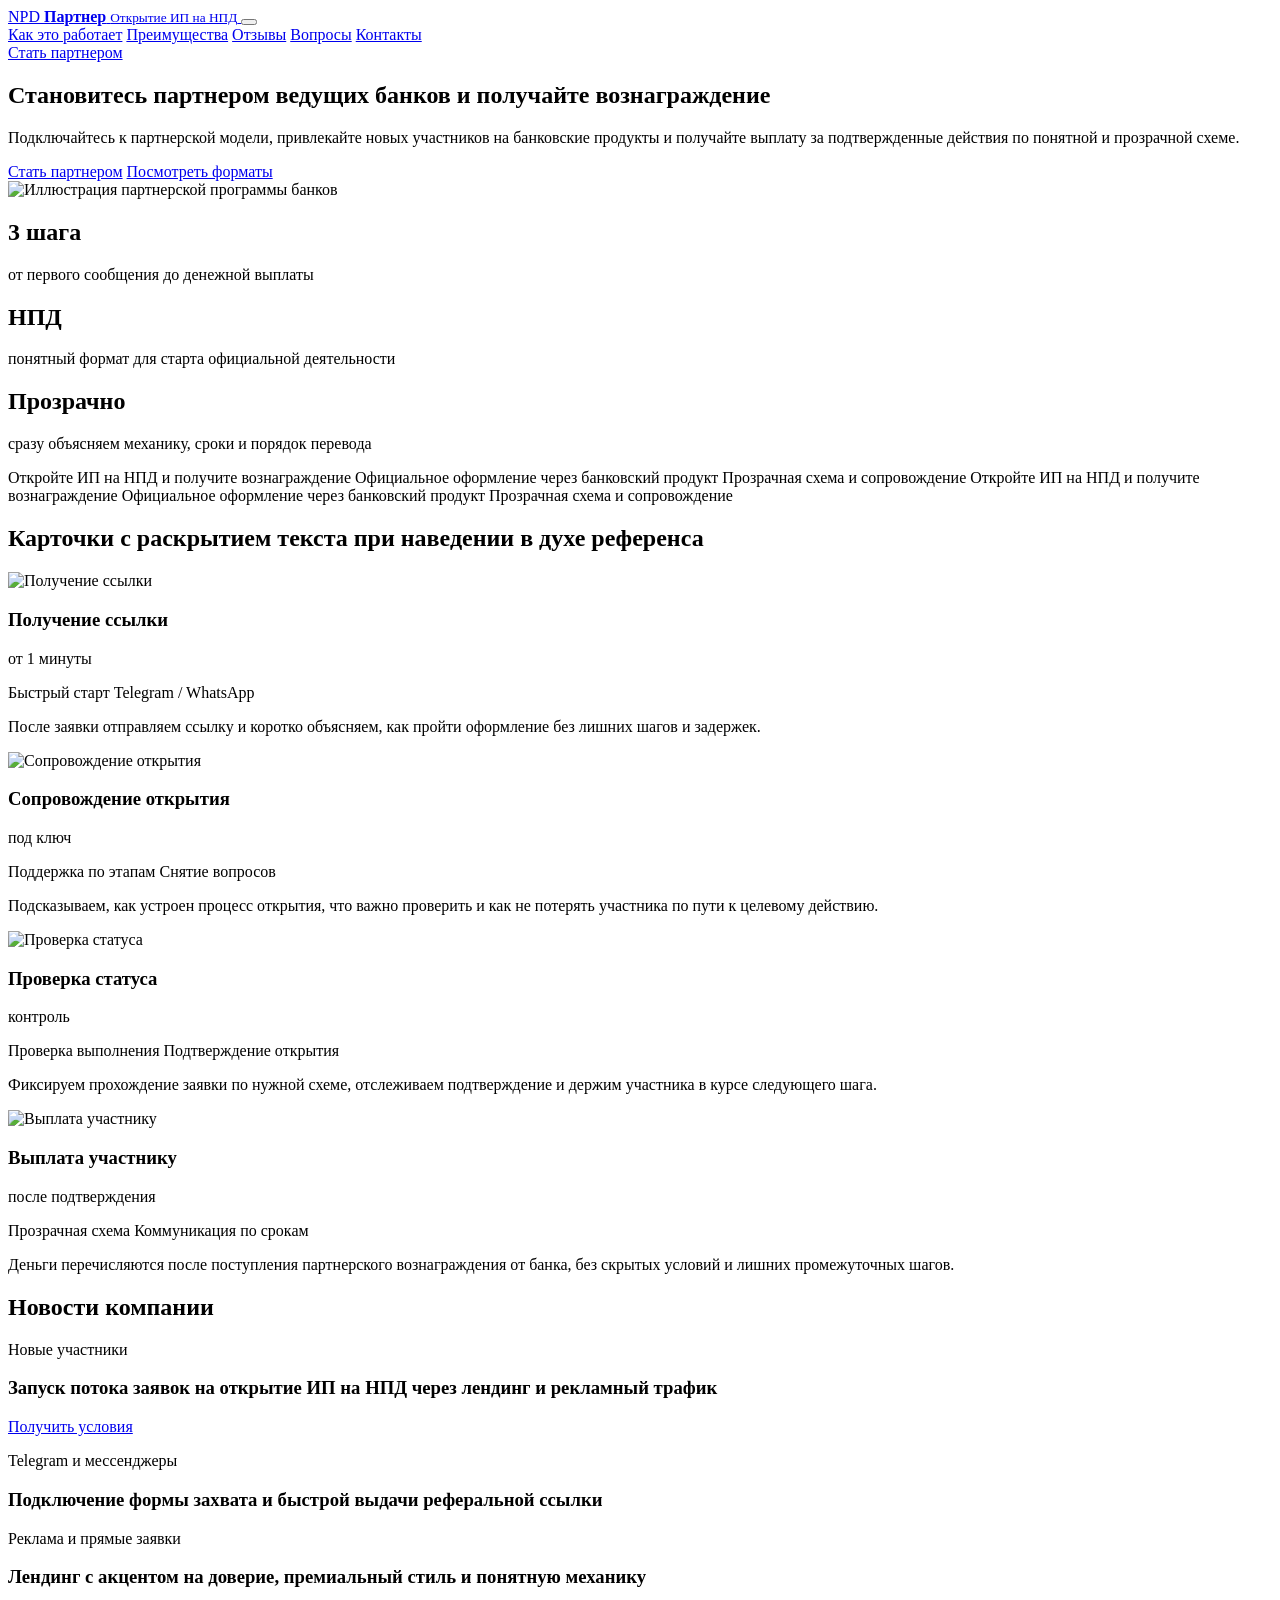
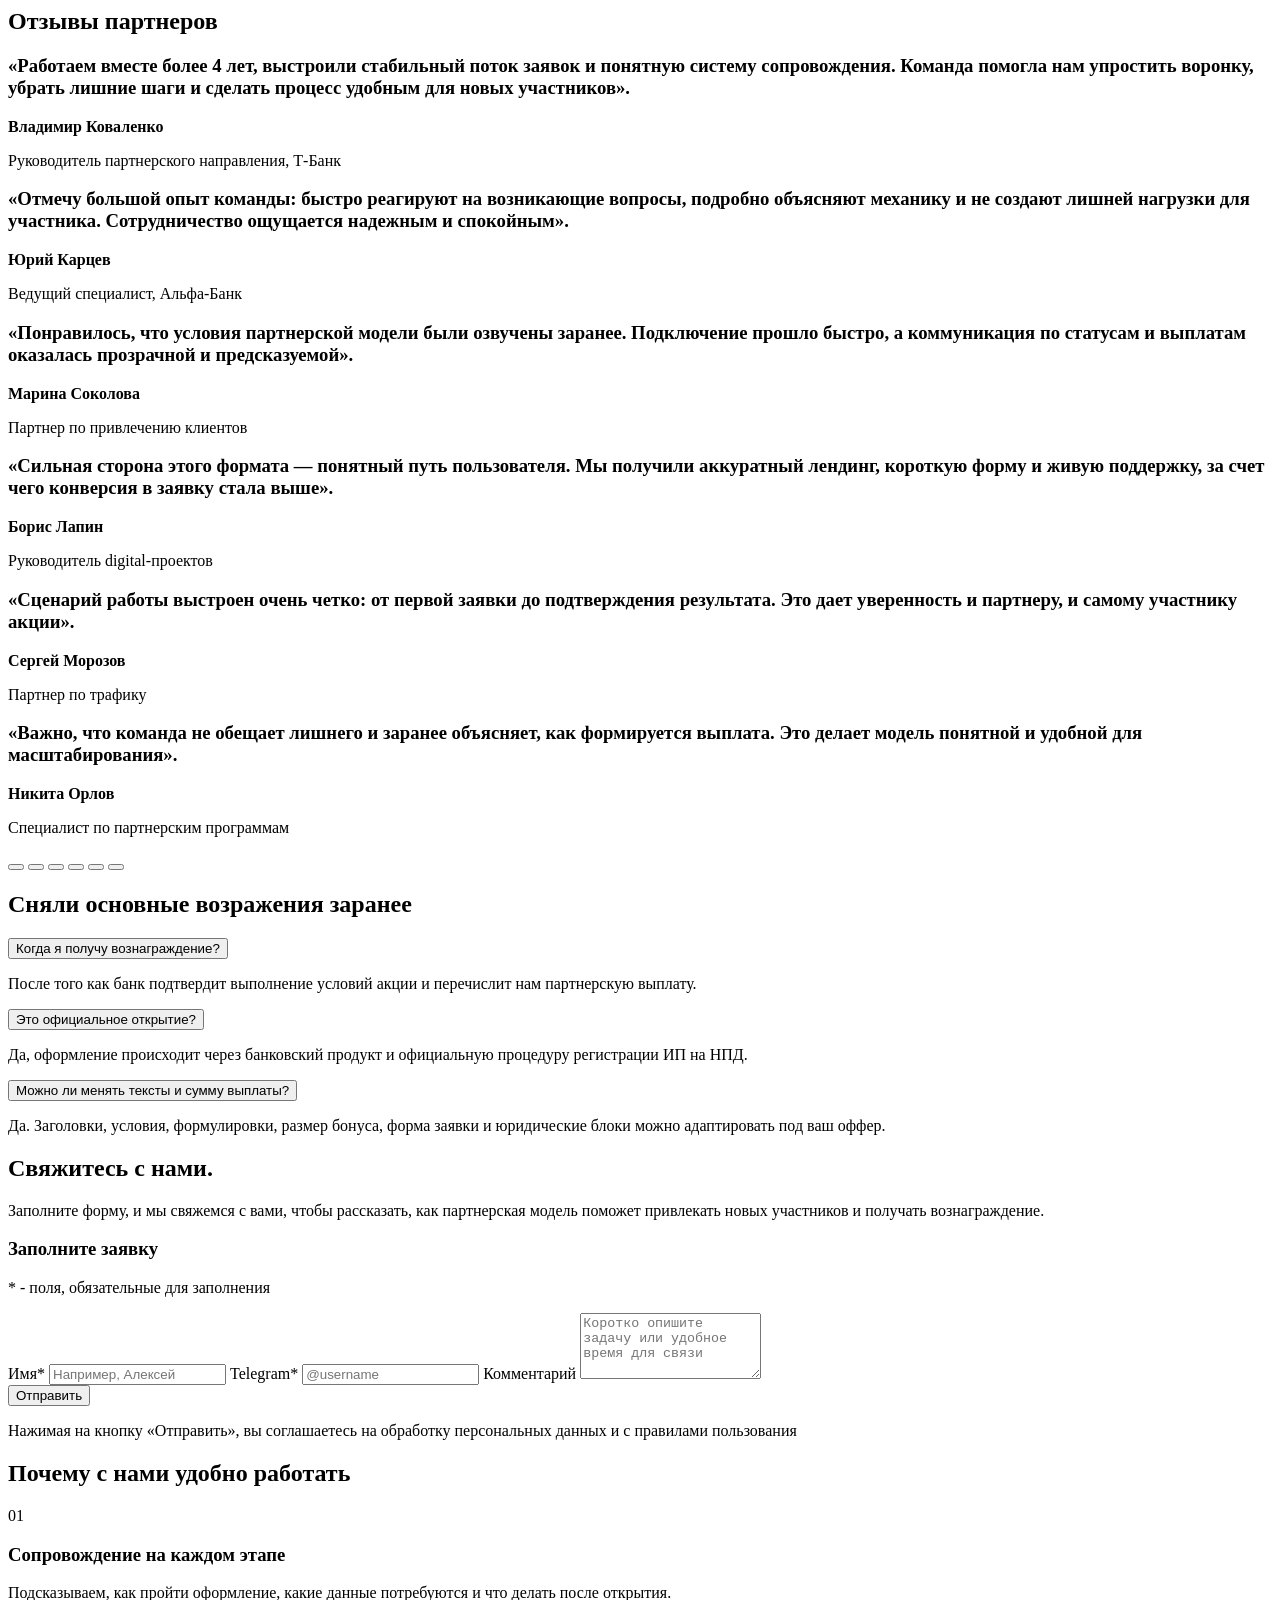
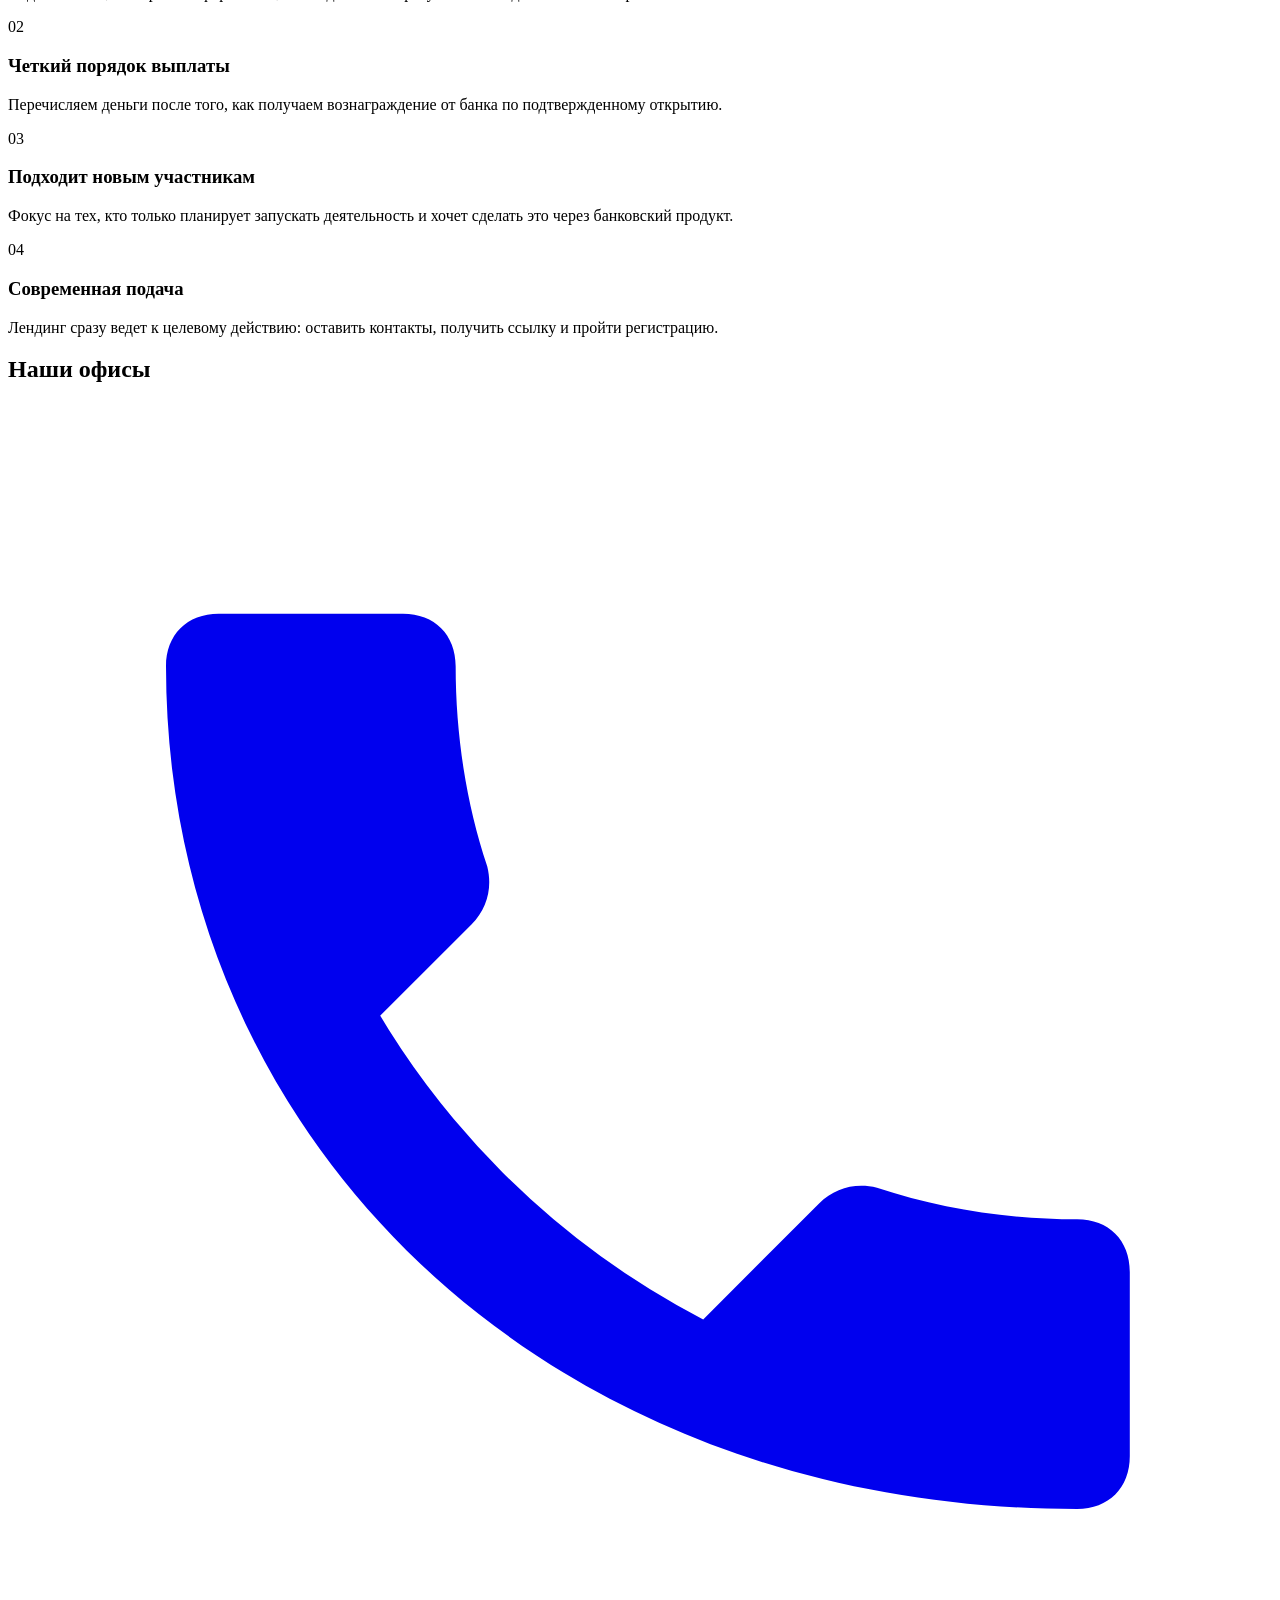
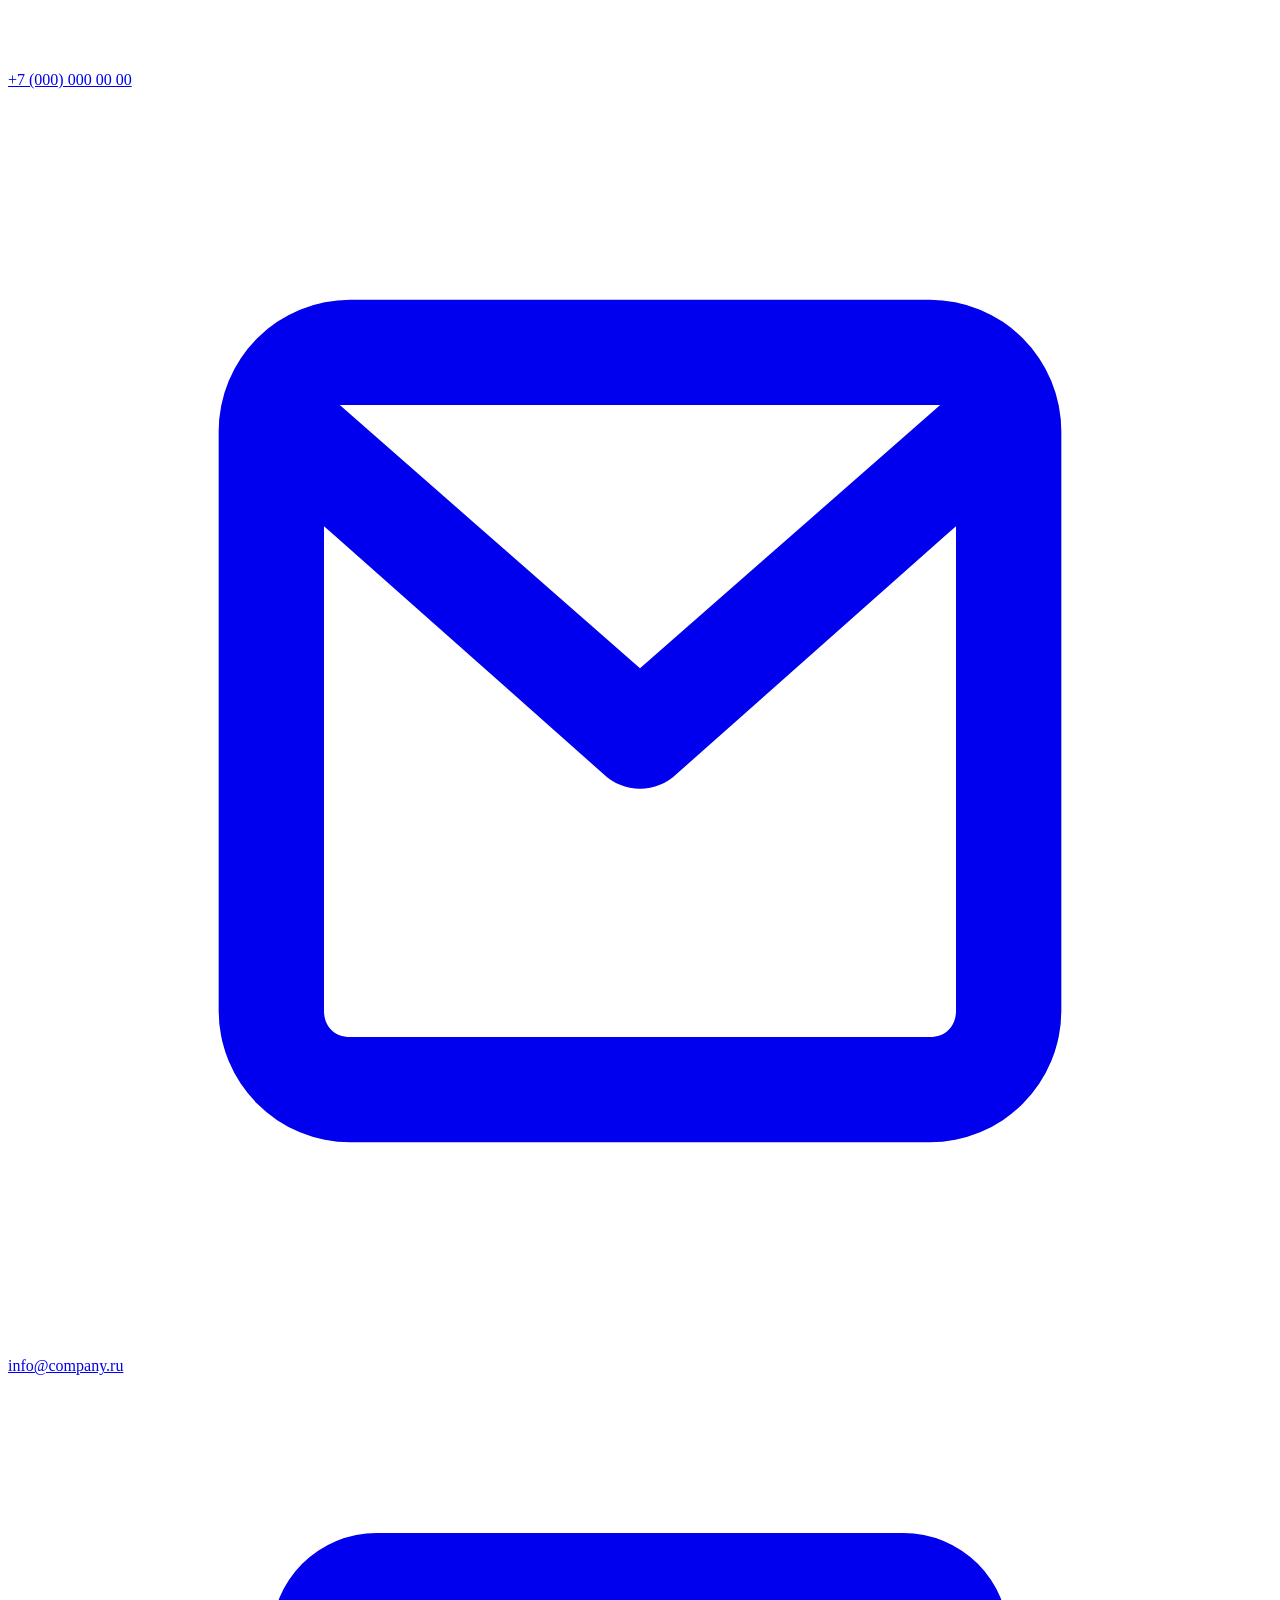
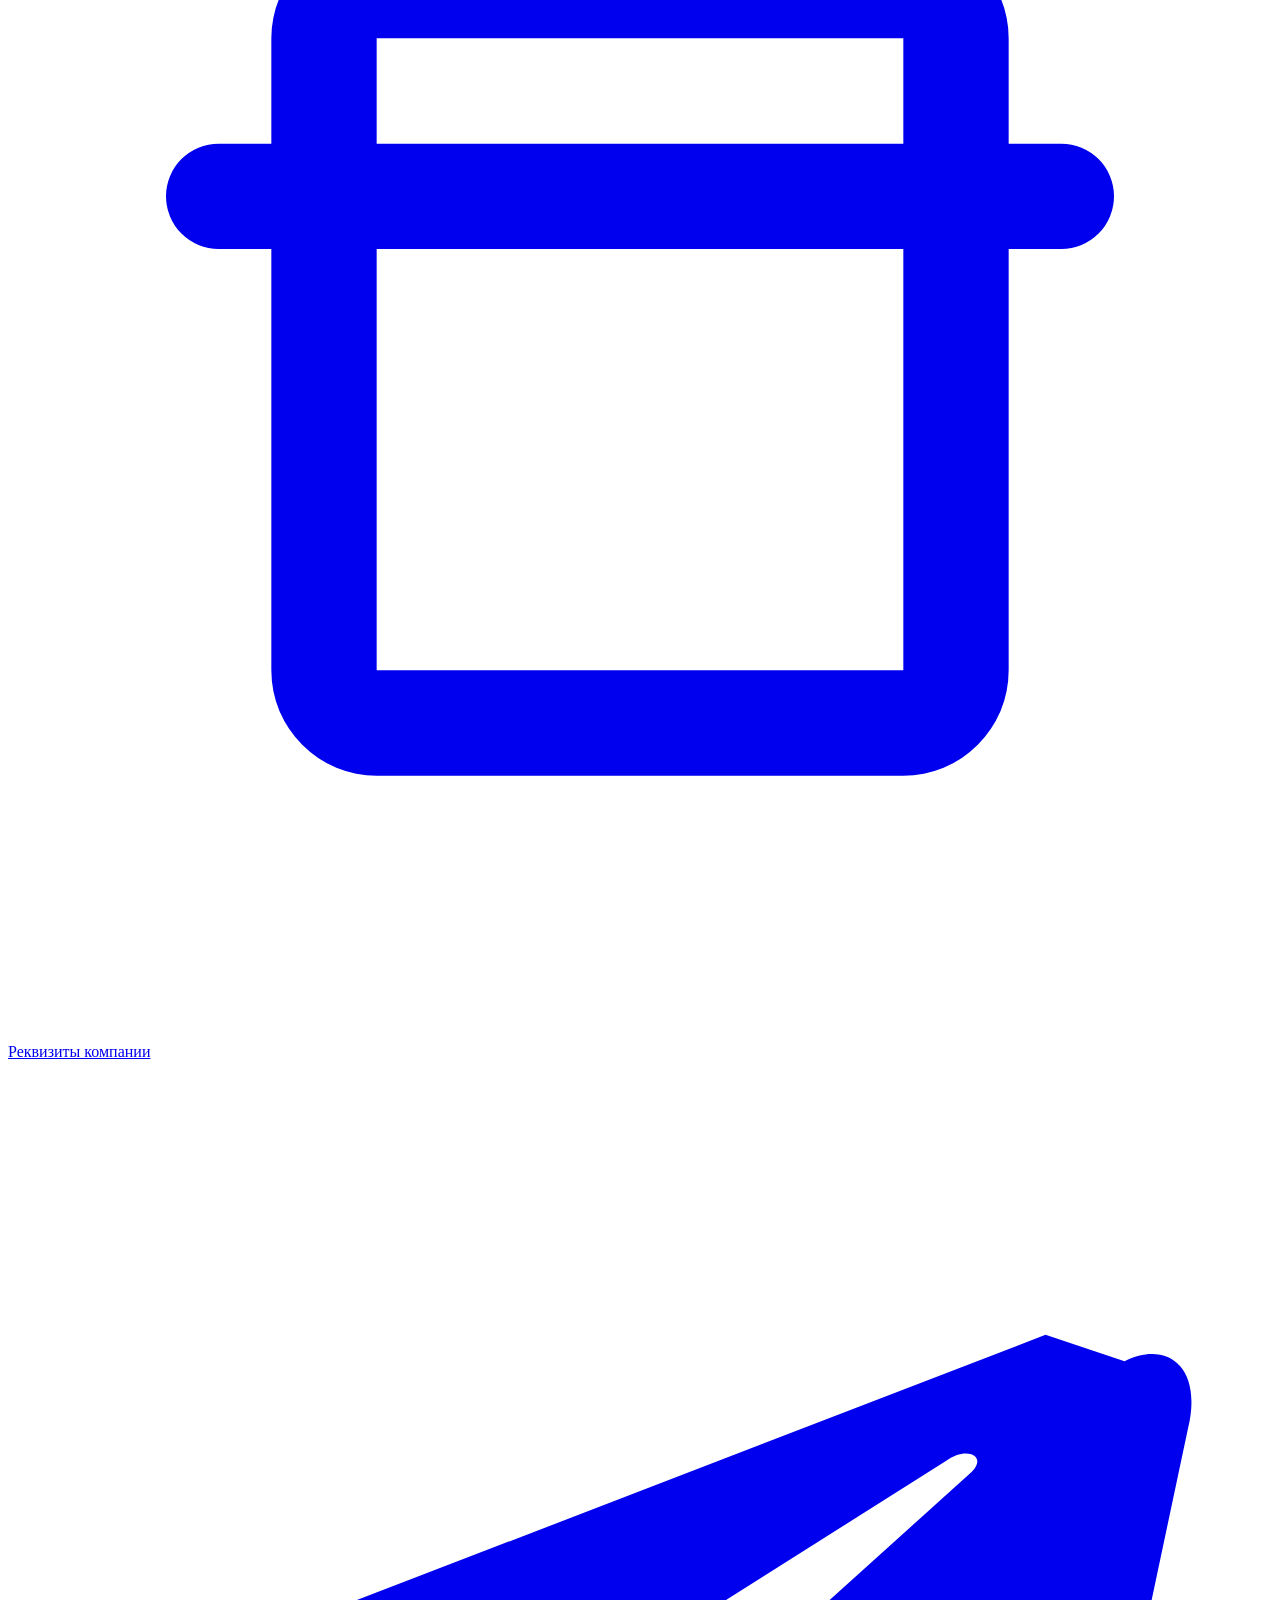
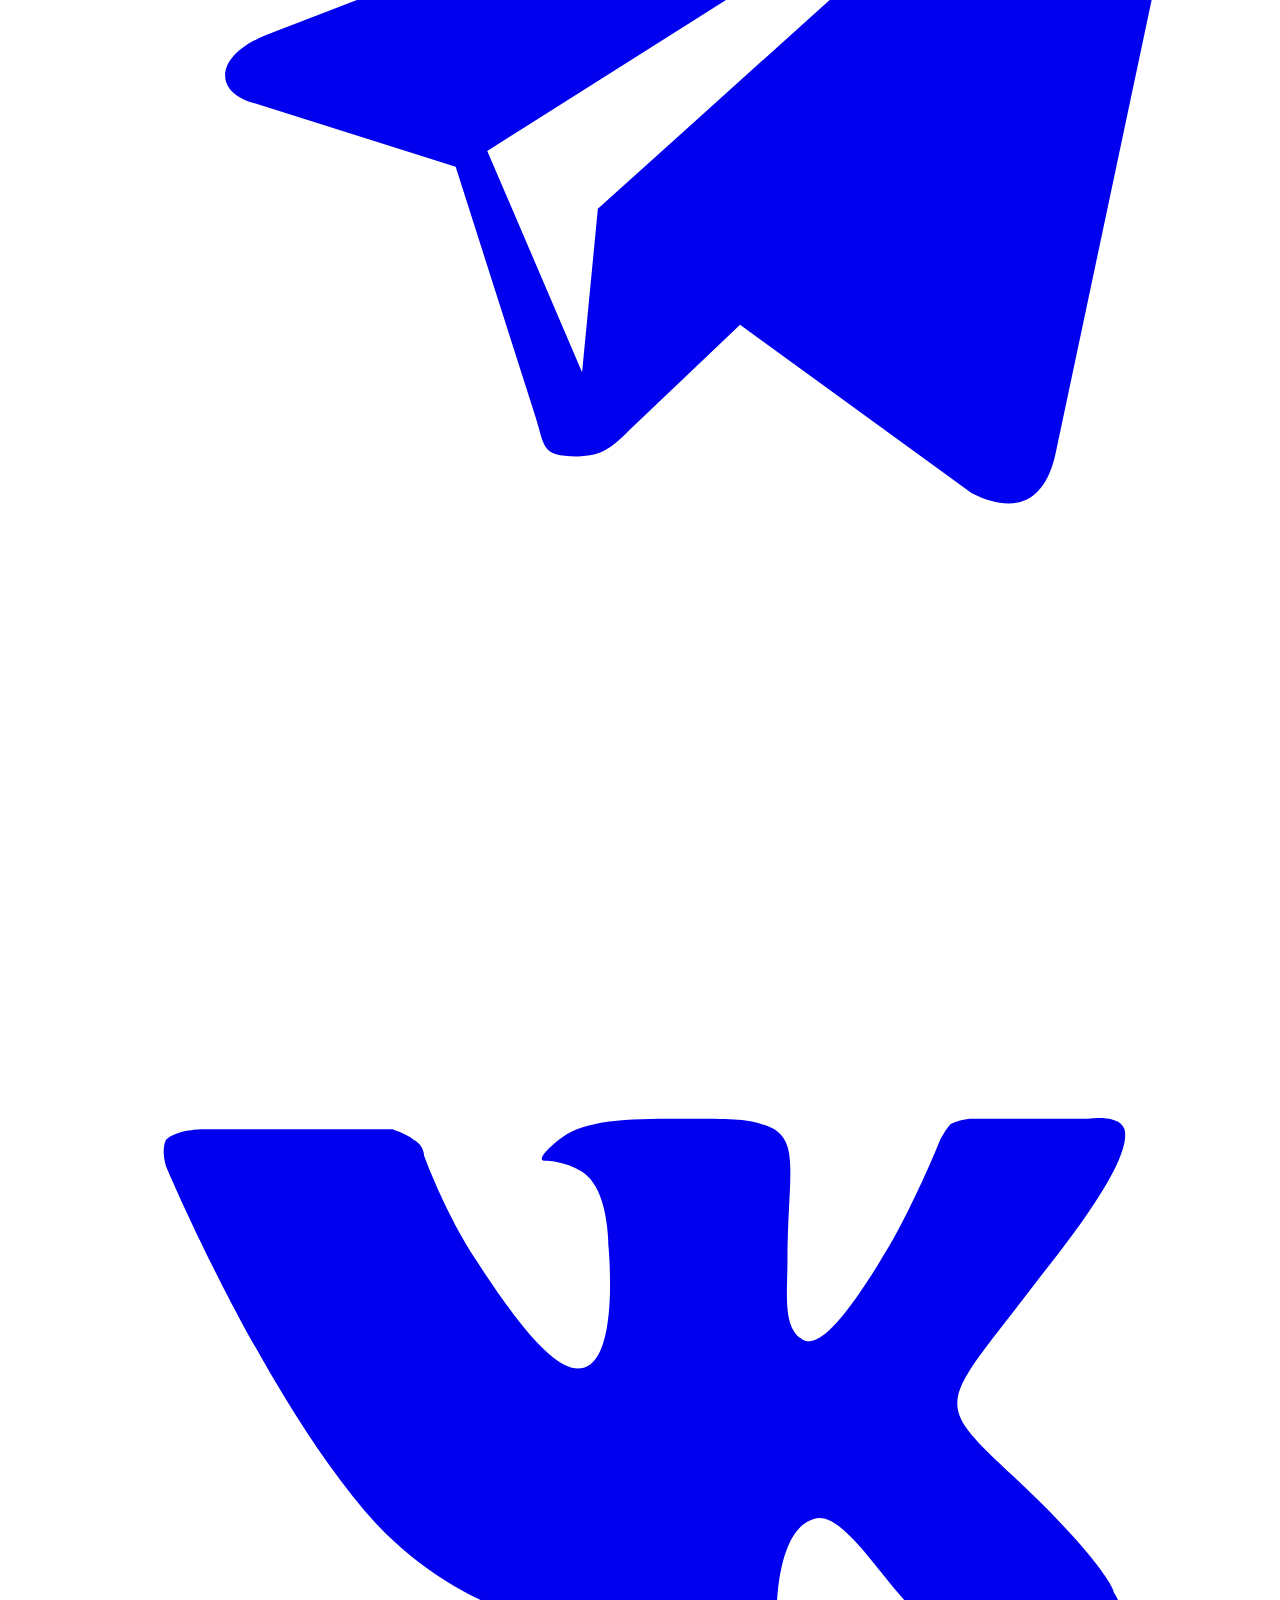
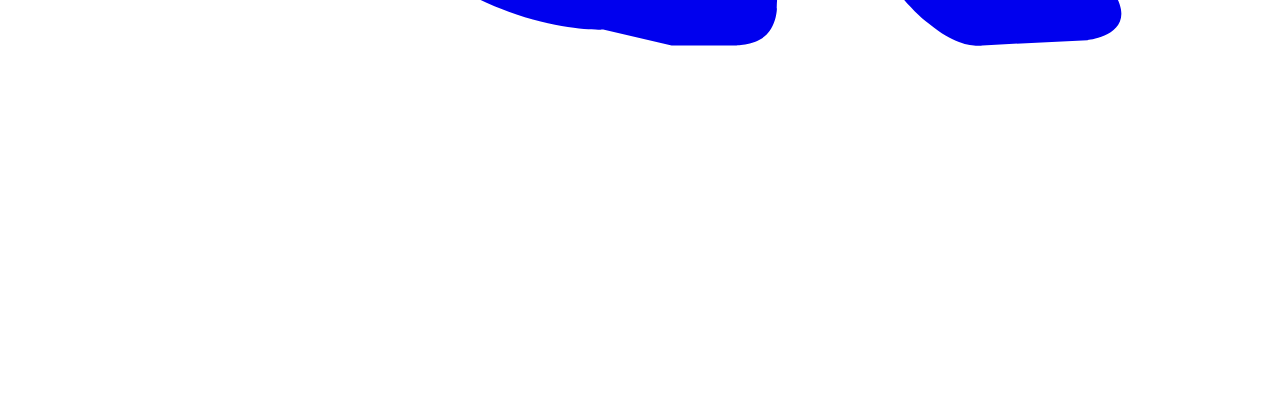
==== index.html @ e233bbcb "Add landing page files" ====
<!DOCTYPE html>
<html lang="ru">
<head>
  <meta charset="UTF-8">
  <meta name="viewport" content="width=device-width, initial-scale=1.0">
  <title>НПД Партнер | Открытие ИП на НПД с вознаграждением</title>
  <meta
    name="description"
    content="Помогаем открыть ИП на НПД по реферальной ссылке банка и выплачиваем вознаграждение после подтверждения открытия."
  >
  <link rel="preconnect" href="https://fonts.googleapis.com">
  <link rel="preconnect" href="https://fonts.gstatic.com" crossorigin>
  <link href="https://fonts.googleapis.com/css2?family=Manrope:wght@400;500;700;800&family=Unbounded:wght@500;700&display=swap" rel="stylesheet">
  <link rel="stylesheet" href="styles.css">
</head>
<body>
  <div class="site-shell">
    <header class="topbar">
      <a class="brand" href="#hero" aria-label="Главная">
        <span class="brand-mark">NPD</span>
        <span class="brand-text">
          <strong>Партнер</strong>
          <small>Открытие ИП на НПД</small>
        </span>
      </a>

      <button class="menu-toggle" type="button" aria-expanded="false" aria-label="Открыть меню">
        <span></span>
        <span></span>
      </button>

      <nav class="menu">
        <a href="#services">Как это работает</a>
        <a href="#benefits">Преимущества</a>
        <a href="#reviews">Отзывы</a>
        <a href="#faq">Вопросы</a>
        <a href="#contact">Контакты</a>
      </nav>

      <a href="#contact" class="menu-cta topbar-cta">Стать партнером</a>
    </header>

    <main>
      <section class="hero" id="hero">
        <div class="hero-copy">
          <h1>Становитесь партнером ведущих банков и получайте вознаграждение</h1>
          <p class="hero-text">
            Подключайтесь к партнерской модели, привлекайте новых участников на банковские продукты
            и получайте выплату за подтвержденные действия по понятной и прозрачной схеме.
          </p>

          <div class="hero-actions">
            <a href="#contact" class="button button-primary">Стать партнером</a>
            <a href="#services" class="button button-secondary">Посмотреть форматы</a>
          </div>
        </div>

        <div class="hero-media" aria-hidden="true">
          <div class="hero-media-frame">
            <img class="hero-image" src="hero-image.svg" alt="Иллюстрация партнерской программы банков">
          </div>
        </div>
      </section>

      <section class="stats">
        <article class="stat-card">
          <h2>3 шага</h2>
          <p>от первого сообщения до денежной выплаты</p>
        </article>
        <article class="stat-card">
          <h2>НПД</h2>
          <p>понятный формат для старта официальной деятельности</p>
        </article>
        <article class="stat-card">
          <h2>Прозрачно</h2>
          <p>сразу объясняем механику, сроки и порядок перевода</p>
        </article>
      </section>

      <section class="promo-line" aria-label="Ключевые преимущества">
        <div class="promo-track">
          <span>Откройте ИП на НПД и получите вознаграждение</span>
          <span>Официальное оформление через банковский продукт</span>
          <span>Прозрачная схема и сопровождение</span>
          <span>Откройте ИП на НПД и получите вознаграждение</span>
          <span>Официальное оформление через банковский продукт</span>
          <span>Прозрачная схема и сопровождение</span>
        </div>
      </section>

      <section class="services" id="services">
        <div class="section-heading">
          <h2>Карточки с раскрытием текста при наведении в духе референса</h2>
        </div>

        <div class="services-grid">
          <article class="service-card">
            <img class="service-media" src="service-card-1.svg" alt="Получение ссылки">
            <div class="service-panel">
              <div class="service-panel-top">
                <h3>Получение ссылки</h3>
                <p class="service-price">от 1 минуты</p>
              </div>
              <div class="service-tags">
                <span>Быстрый старт</span>
                <span>Telegram / WhatsApp</span>
              </div>
              <div class="service-details">
                <p>После заявки отправляем ссылку и коротко объясняем, как пройти оформление без лишних шагов и задержек.</p>
              </div>
            </div>
          </article>

          <article class="service-card">
            <img class="service-media" src="service-card-2.svg" alt="Сопровождение открытия">
            <div class="service-panel">
              <div class="service-panel-top">
                <h3>Сопровождение открытия</h3>
                <p class="service-price">под ключ</p>
              </div>
              <div class="service-tags">
                <span>Поддержка по этапам</span>
                <span>Снятие вопросов</span>
              </div>
              <div class="service-details">
                <p>Подсказываем, как устроен процесс открытия, что важно проверить и как не потерять участника по пути к целевому действию.</p>
              </div>
            </div>
          </article>

          <article class="service-card">
            <img class="service-media" src="service-card-3.svg" alt="Проверка статуса">
            <div class="service-panel">
              <div class="service-panel-top">
                <h3>Проверка статуса</h3>
                <p class="service-price">контроль</p>
              </div>
              <div class="service-tags">
                <span>Проверка выполнения</span>
                <span>Подтверждение открытия</span>
              </div>
              <div class="service-details">
                <p>Фиксируем прохождение заявки по нужной схеме, отслеживаем подтверждение и держим участника в курсе следующего шага.</p>
              </div>
            </div>
          </article>

          <article class="service-card">
            <img class="service-media" src="service-card-4.svg" alt="Выплата участнику">
            <div class="service-panel">
              <div class="service-panel-top">
                <h3>Выплата участнику</h3>
                <p class="service-price">после подтверждения</p>
              </div>
              <div class="service-tags">
                <span>Прозрачная схема</span>
                <span>Коммуникация по срокам</span>
              </div>
              <div class="service-details">
                <p>Деньги перечисляются после поступления партнерского вознаграждения от банка, без скрытых условий и лишних промежуточных шагов.</p>
              </div>
            </div>
          </article>
        </div>
      </section>

      <section class="cases">
        <div class="section-heading">
          <h2>Новости компании</h2>
        </div>

        <div class="cases-grid">
          <article class="case-card case-card-featured">
            <div class="case-media case-media-dark"></div>
            <div class="case-body">
              <p>Новые участники</p>
              <h3>Запуск потока заявок на открытие ИП на НПД через лендинг и рекламный трафик</h3>
              <a href="#contact">Получить условия</a>
            </div>
          </article>

          <article class="case-card">
            <div class="case-media"></div>
            <div class="case-body">
              <p>Telegram и мессенджеры</p>
              <h3>Подключение формы захвата и быстрой выдачи реферальной ссылки</h3>
            </div>
          </article>

          <article class="case-card">
            <div class="case-media case-media-warm"></div>
            <div class="case-body">
              <p>Реклама и прямые заявки</p>
              <h3>Лендинг с акцентом на доверие, премиальный стиль и понятную механику</h3>
            </div>
          </article>
        </div>
      </section>

      <section class="reviews" id="reviews">
        <div class="section-heading">
          <h2>Отзывы партнеров</h2>
        </div>

        <div class="reviews-grid">
          <article class="review-card review-card-accent">
            <div class="review-content">
              <h3>«Работаем вместе более 4 лет, выстроили стабильный поток заявок и понятную систему сопровождения. Команда помогла нам упростить воронку, убрать лишние шаги и сделать процесс удобным для новых участников».</h3>
              <div class="review-meta">
                <strong>Владимир Коваленко</strong>
                <p>Руководитель партнерского направления, Т-Банк</p>
              </div>
            </div>
          </article>
          <article class="review-card">
            <div class="review-content">
              <h3>«Отмечу большой опыт команды: быстро реагируют на возникающие вопросы, подробно объясняют механику и не создают лишней нагрузки для участника. Сотрудничество ощущается надежным и спокойным».</h3>
              <div class="review-meta">
                <strong>Юрий Карцев</strong>
                <p>Ведущий специалист, Альфа-Банк</p>
              </div>
            </div>
          </article>
          <article class="review-card">
            <div class="review-content">
              <h3>«Понравилось, что условия партнерской модели были озвучены заранее. Подключение прошло быстро, а коммуникация по статусам и выплатам оказалась прозрачной и предсказуемой».</h3>
              <div class="review-meta">
                <strong>Марина Соколова</strong>
                <p>Партнер по привлечению клиентов</p>
              </div>
            </div>
          </article>
          <article class="review-card">
            <div class="review-content">
              <h3>«Сильная сторона этого формата — понятный путь пользователя. Мы получили аккуратный лендинг, короткую форму и живую поддержку, за счет чего конверсия в заявку стала выше».</h3>
              <div class="review-meta">
                <strong>Борис Лапин</strong>
                <p>Руководитель digital-проектов</p>
              </div>
            </div>
          </article>
          <article class="review-card">
            <div class="review-content">
              <h3>«Сценарий работы выстроен очень четко: от первой заявки до подтверждения результата. Это дает уверенность и партнеру, и самому участнику акции».</h3>
              <div class="review-meta">
                <strong>Сергей Морозов</strong>
                <p>Партнер по трафику</p>
              </div>
            </div>
          </article>
          <article class="review-card">
            <div class="review-content">
              <h3>«Важно, что команда не обещает лишнего и заранее объясняет, как формируется выплата. Это делает модель понятной и удобной для масштабирования».</h3>
              <div class="review-meta">
                <strong>Никита Орлов</strong>
                <p>Специалист по партнерским программам</p>
              </div>
            </div>
          </article>
        </div>

        <div class="reviews-dots" aria-label="Навигация по отзывам">
          <button type="button" class="reviews-dot is-active" aria-label="Перейти к отзыву 1"></button>
          <button type="button" class="reviews-dot" aria-label="Перейти к отзыву 2"></button>
          <button type="button" class="reviews-dot" aria-label="Перейти к отзыву 3"></button>
          <button type="button" class="reviews-dot" aria-label="Перейти к отзыву 4"></button>
          <button type="button" class="reviews-dot" aria-label="Перейти к отзыву 5"></button>
          <button type="button" class="reviews-dot" aria-label="Перейти к отзыву 6"></button>
        </div>
      </section>

      <section class="faq" id="faq">
        <div class="section-heading">
          <h2>Сняли основные возражения заранее</h2>
        </div>

        <div class="faq-list">
          <article class="faq-item active">
            <button type="button">
              <span>Когда я получу вознаграждение?</span>
              <span class="faq-icon"></span>
            </button>
            <div class="faq-answer">
              <p>После того как банк подтвердит выполнение условий акции и перечислит нам партнерскую выплату.</p>
            </div>
          </article>
          <article class="faq-item">
            <button type="button">
              <span>Это официальное открытие?</span>
              <span class="faq-icon"></span>
            </button>
            <div class="faq-answer">
              <p>Да, оформление происходит через банковский продукт и официальную процедуру регистрации ИП на НПД.</p>
            </div>
          </article>
          <article class="faq-item">
            <button type="button">
              <span>Можно ли менять тексты и сумму выплаты?</span>
              <span class="faq-icon"></span>
            </button>
            <div class="faq-answer">
              <p>Да. Заголовки, условия, формулировки, размер бонуса, форма заявки и юридические блоки можно адаптировать под ваш оффер.</p>
            </div>
          </article>
        </div>
      </section>

      <section class="contact" id="contact">
        <form class="contact-form">
          <div class="contact-heading">
            <h2>Свяжитесь с нами<span class="contact-dot">.</span></h2>
            <p>
              Заполните форму, и мы свяжемся с вами, чтобы рассказать, как партнерская модель
              поможет привлекать новых участников и получать вознаграждение.
            </p>
          </div>

          <div class="contact-form-top">
            <h3>Заполните заявку</h3>
            <p>* - поля, обязательные для заполнения</p>
          </div>

          <div class="contact-fields">
            <label>
              <span>Имя*</span>
              <input type="text" placeholder="Например, Алексей">
            </label>
            <label>
              <span>Telegram*</span>
              <input type="text" placeholder="@username">
            </label>
            <label class="contact-field-wide">
              <span>Комментарий</span>
              <textarea rows="4" placeholder="Коротко опишите задачу или удобное время для связи"></textarea>
            </label>
          </div>

          <div class="contact-actions">
            <button type="submit" class="button button-primary">Отправить</button>
            <p class="form-note">Нажимая на кнопку «Отправить», вы соглашаетесь на обработку персональных данных и c правилами пользования</p>
          </div>
        </form>
      </section>

      <section class="section-grid" id="benefits">
        <div class="section-heading section-heading-compact">
          <h2>Почему с нами удобно работать</h2>
        </div>

        <div class="benefits-grid">
          <article class="info-card">
            <span>01</span>
            <h3>Сопровождение на каждом этапе</h3>
            <p>Подсказываем, как пройти оформление, какие данные потребуются и что делать после открытия.</p>
          </article>
          <article class="info-card">
            <span>02</span>
            <h3>Четкий порядок выплаты</h3>
            <p>Перечисляем деньги после того, как получаем вознаграждение от банка по подтвержденному открытию.</p>
          </article>
          <article class="info-card">
            <span>03</span>
            <h3>Подходит новым участникам</h3>
            <p>Фокус на тех, кто только планирует запускать деятельность и хочет сделать это через банковский продукт.</p>
          </article>
          <article class="info-card">
            <span>04</span>
            <h3>Современная подача</h3>
            <p>Лендинг сразу ведет к целевому действию: оставить контакты, получить ссылку и пройти регистрацию.</p>
          </article>
        </div>
      </section>
    </main>
  </div>

  <footer class="site-footer">
    <div class="site-footer-inner">
      <div class="footer-title">
        <h2>Наши офисы</h2>
      </div>

      <div class="footer-contacts">
        <a href="tel:+70000000000" class="footer-contact-item">
          <span class="footer-contact-icon" aria-hidden="true">
            <svg viewBox="0 0 24 24" role="img" focusable="false" aria-hidden="true">
              <path d="M6.6 10.8a15.5 15.5 0 0 0 6.6 6.6l2.2-2.2c.3-.3.7-.4 1.1-.3 1.2.4 2.5.6 3.8.6.6 0 1 .4 1 1V20c0 .6-.4 1-1 1C10.1 21 3 13.9 3 5c0-.6.4-1 1-1h3.5c.6 0 1 .4 1 1 0 1.3.2 2.6.6 3.8.1.4 0 .8-.3 1.1l-2.2 2.2Z" fill="currentColor"/>
            </svg>
          </span>
          <span>+7 (000) 000 00 00</span>
        </a>
        <a href="mailto:info@company.ru" class="footer-contact-item">
          <span class="footer-contact-icon" aria-hidden="true">
            <svg viewBox="0 0 24 24" role="img" focusable="false" aria-hidden="true">
              <path d="M4 6.5A2.5 2.5 0 0 1 6.5 4h11A2.5 2.5 0 0 1 20 6.5v11a2.5 2.5 0 0 1-2.5 2.5h-11A2.5 2.5 0 0 1 4 17.5v-11Zm2.3-.5 5.7 5 5.7-5H6.3Zm11.7 2.3-5.3 4.7a1 1 0 0 1-1.4 0L6 8.3v9.2c0 .3.2.5.5.5h11c.3 0 .5-.2.5-.5V8.3Z" fill="currentColor"/>
            </svg>
          </span>
          <span>info@company.ru</span>
        </a>
        <a href="#contact" class="footer-contact-item footer-link">
          <span class="footer-contact-icon" aria-hidden="true">
            <svg viewBox="0 0 24 24" role="img" focusable="false" aria-hidden="true">
              <path d="M7 3a2 2 0 0 0-2 2v2H4a1 1 0 1 0 0 2h1v8a2 2 0 0 0 2 2h10a2 2 0 0 0 2-2V9h1a1 1 0 1 0 0-2h-1V5a2 2 0 0 0-2-2H7Zm10 4H7V5h10v2Zm0 2v8H7V9h10Z" fill="currentColor"/>
            </svg>
          </span>
          <span>Реквизиты компании</span>
        </a>

        <div class="footer-socials" aria-label="Социальные сети">
          <a href="#" aria-label="Telegram">
            <svg viewBox="0 0 24 24" role="img" focusable="false" aria-hidden="true">
              <path d="M19.7 5.2 4.9 10.9c-1 .4-1 1.1-.2 1.3l3.8 1.2 1.5 4.7c.2.6.1.8.8.8.5 0 .7-.2 1-.5l2.1-2 4.4 3.2c.8.4 1.4.2 1.6-.8l2.5-11.8c.3-1.2-.4-1.7-1.2-1.3ZM9.1 13.1l8.7-5.5c.4-.3.8-.1.5.2l-7.1 6.4-.3 3.1-1.8-4.2Z" fill="currentColor"/>
            </svg>
          </a>
          <a href="#" aria-label="VKontakte">
            <svg viewBox="0 0 24 24" role="img" focusable="false" aria-hidden="true">
              <path d="M12.6 17.4h1.2s.4 0 .6-.2c.2-.2.2-.5.2-.5s0-1.5.7-1.7c.6-.2 1.4 1.4 2.2 2 .6.5 1 .4 1 .4l2-.1s1-.1.5-.9c0-.1-.4-.8-1.9-2.2-1.6-1.5-1.4-1.3.5-3.8 1.2-1.5 1.7-2.4 1.6-2.8-.1-.3-.7-.2-.7-.2h-2.2s-.2 0-.4.1c-.1.1-.2.3-.2.3s-.4 1-.9 1.9c-1.1 1.9-1.5 2-1.7 1.9-.4-.2-.3-.9-.3-1.5 0-1.7.3-2.4-.5-2.6-.3-.1-.6-.1-1.4-.1-1 0-1.8 0-2.3.3-.3.2-.6.5-.4.5.2 0 .7.1.9.4.3.4.3 1.2.3 1.2s.2 2-.4 2.3c-.4.2-1-.3-2.1-2-.6-.9-1-2-1-2s0-.2-.2-.3c-.1-.1-.4-.2-.4-.2H3.7s-.5 0-.7.2c-.1.2 0 .5 0 .5s1.9 4.5 4 6.8c2 2.1 4.3 2 4.3 2Z" fill="currentColor"/>
            </svg>
          </a>
        </div>
      </div>
    </div>
  </footer>

  <script src="script.js"></script>
</body>
</html>
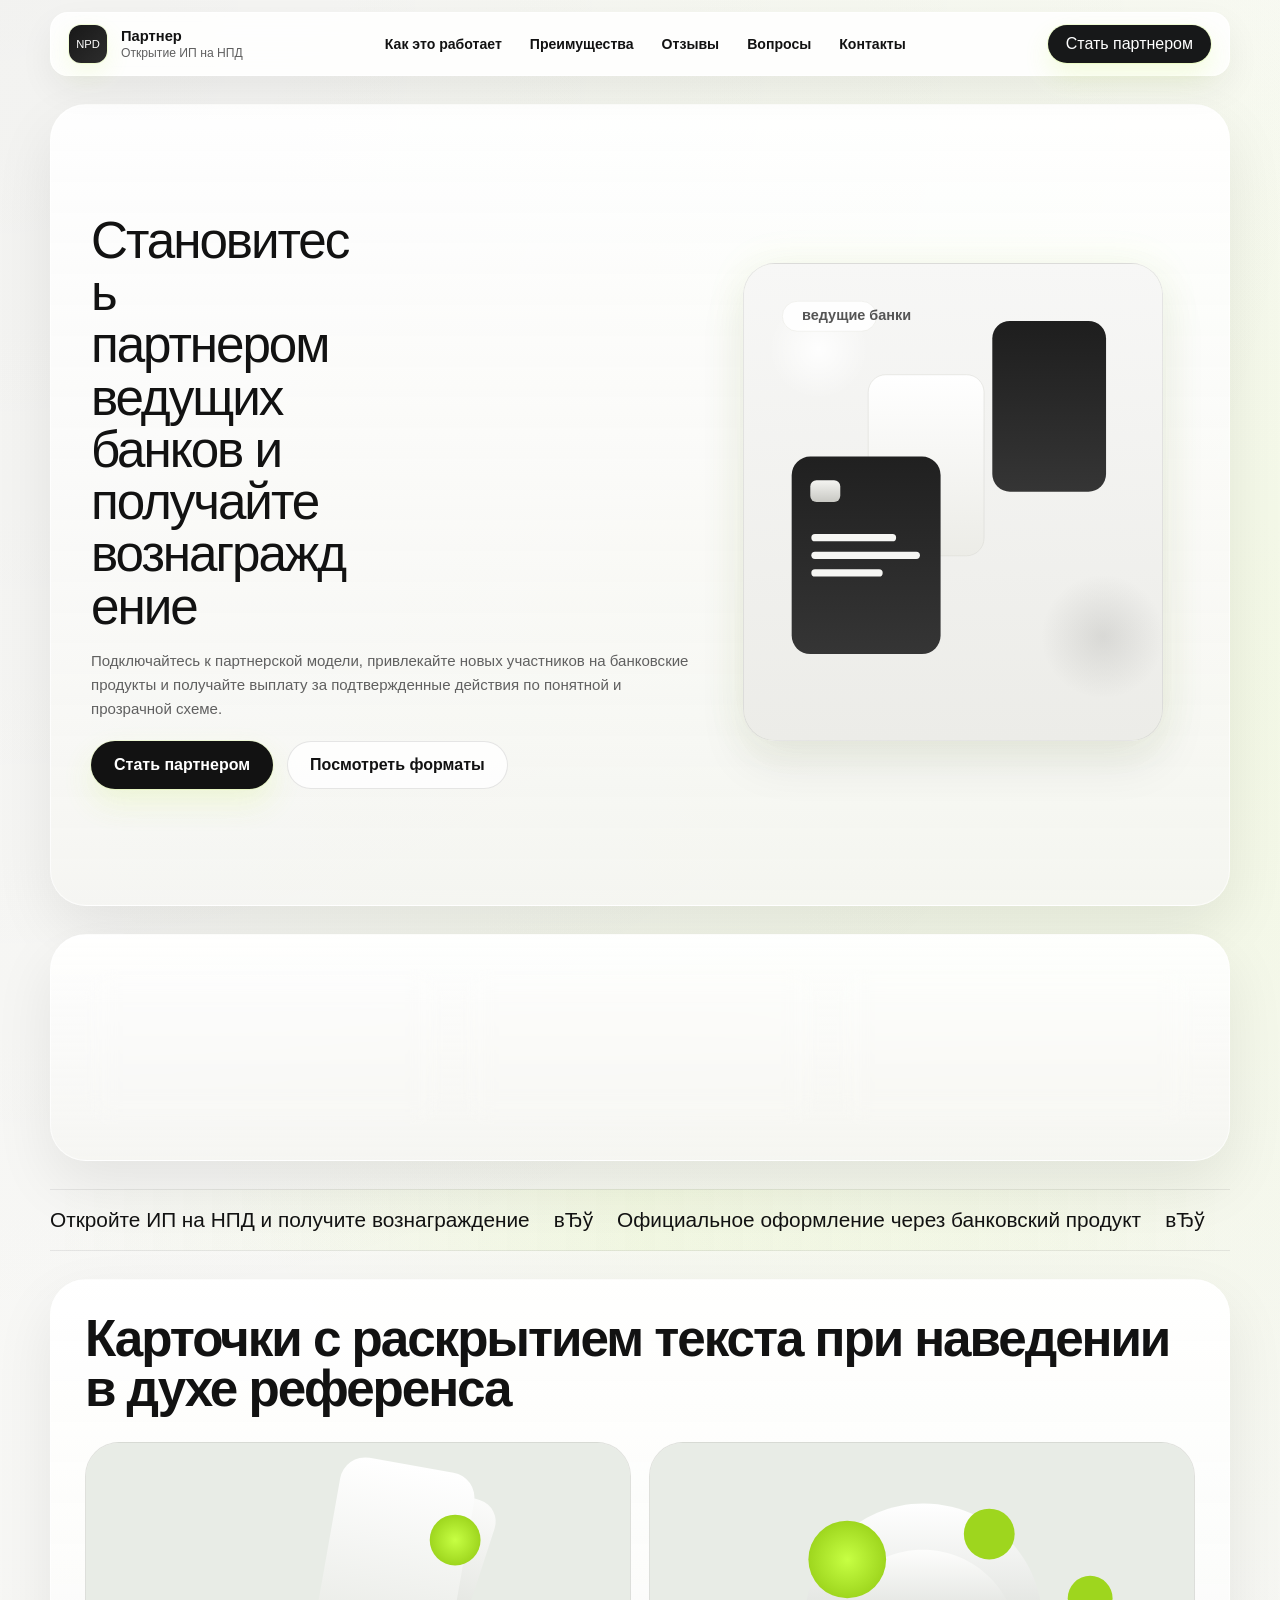
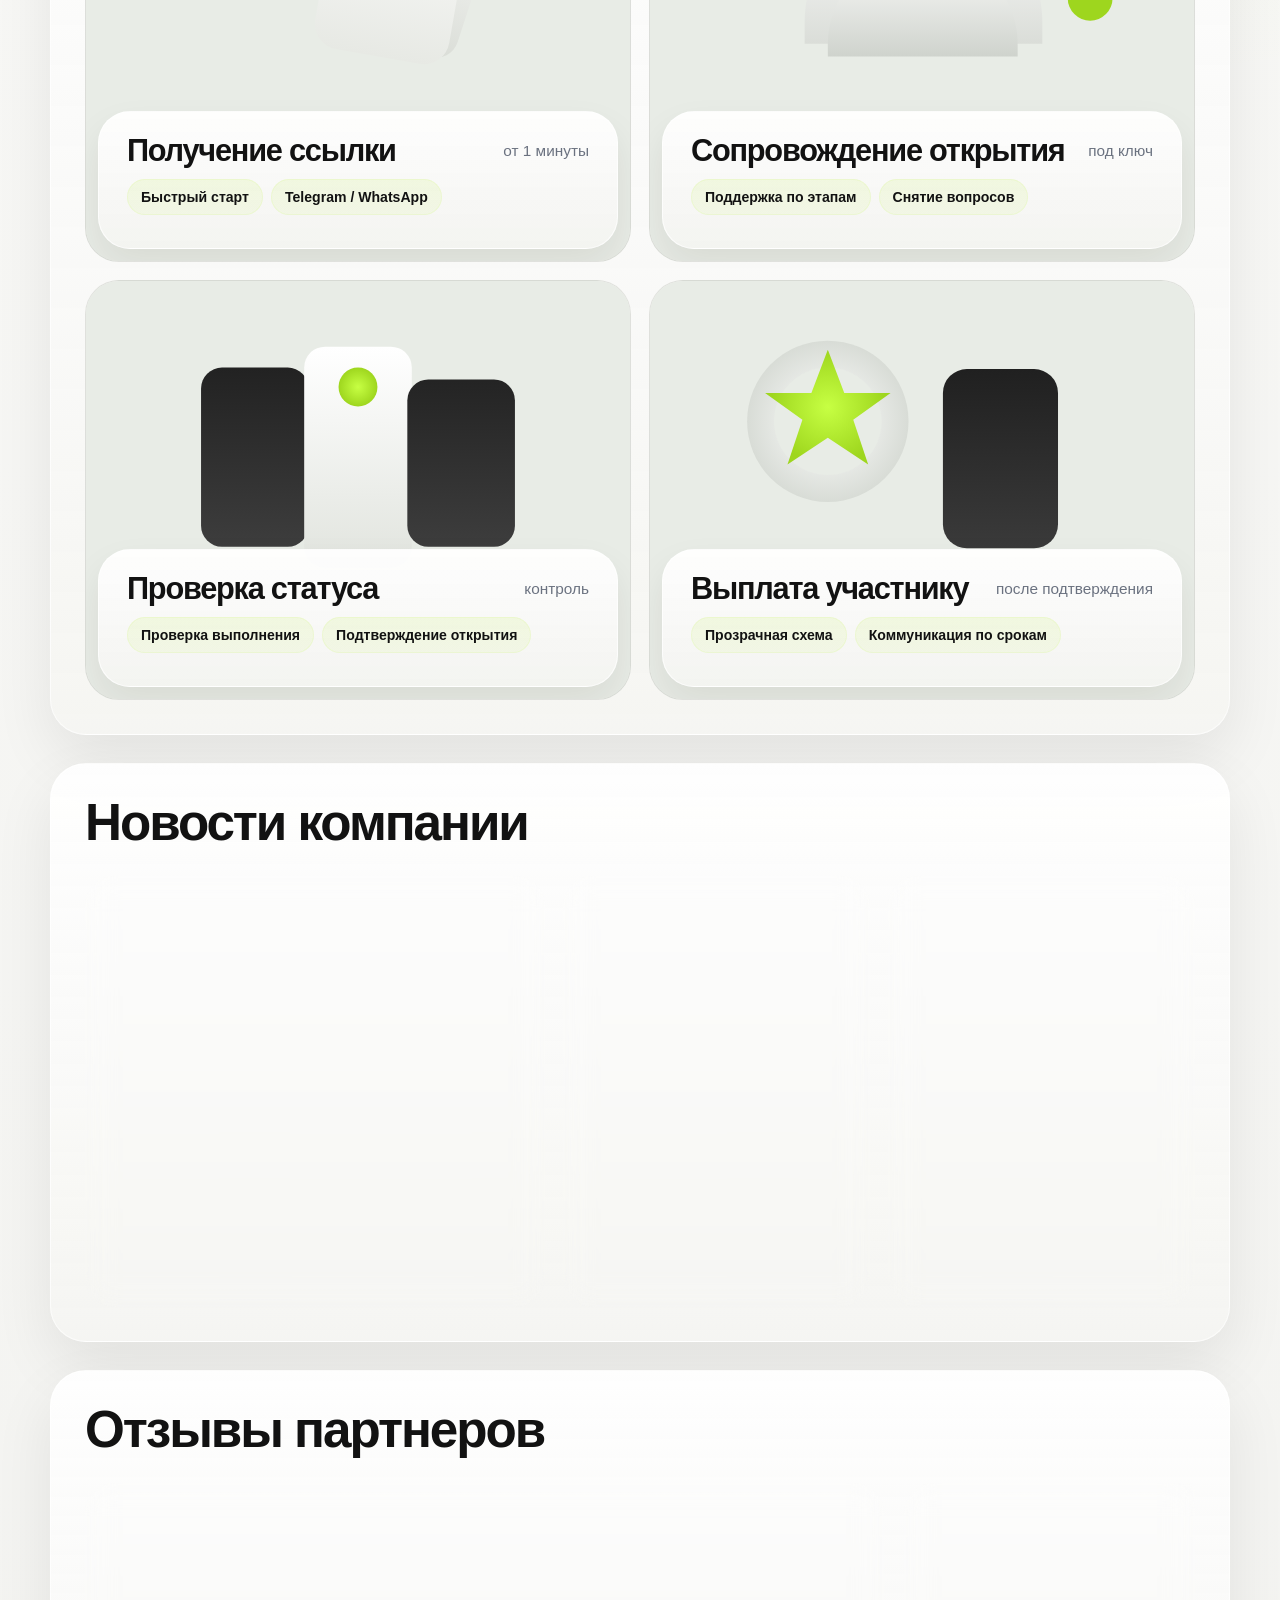
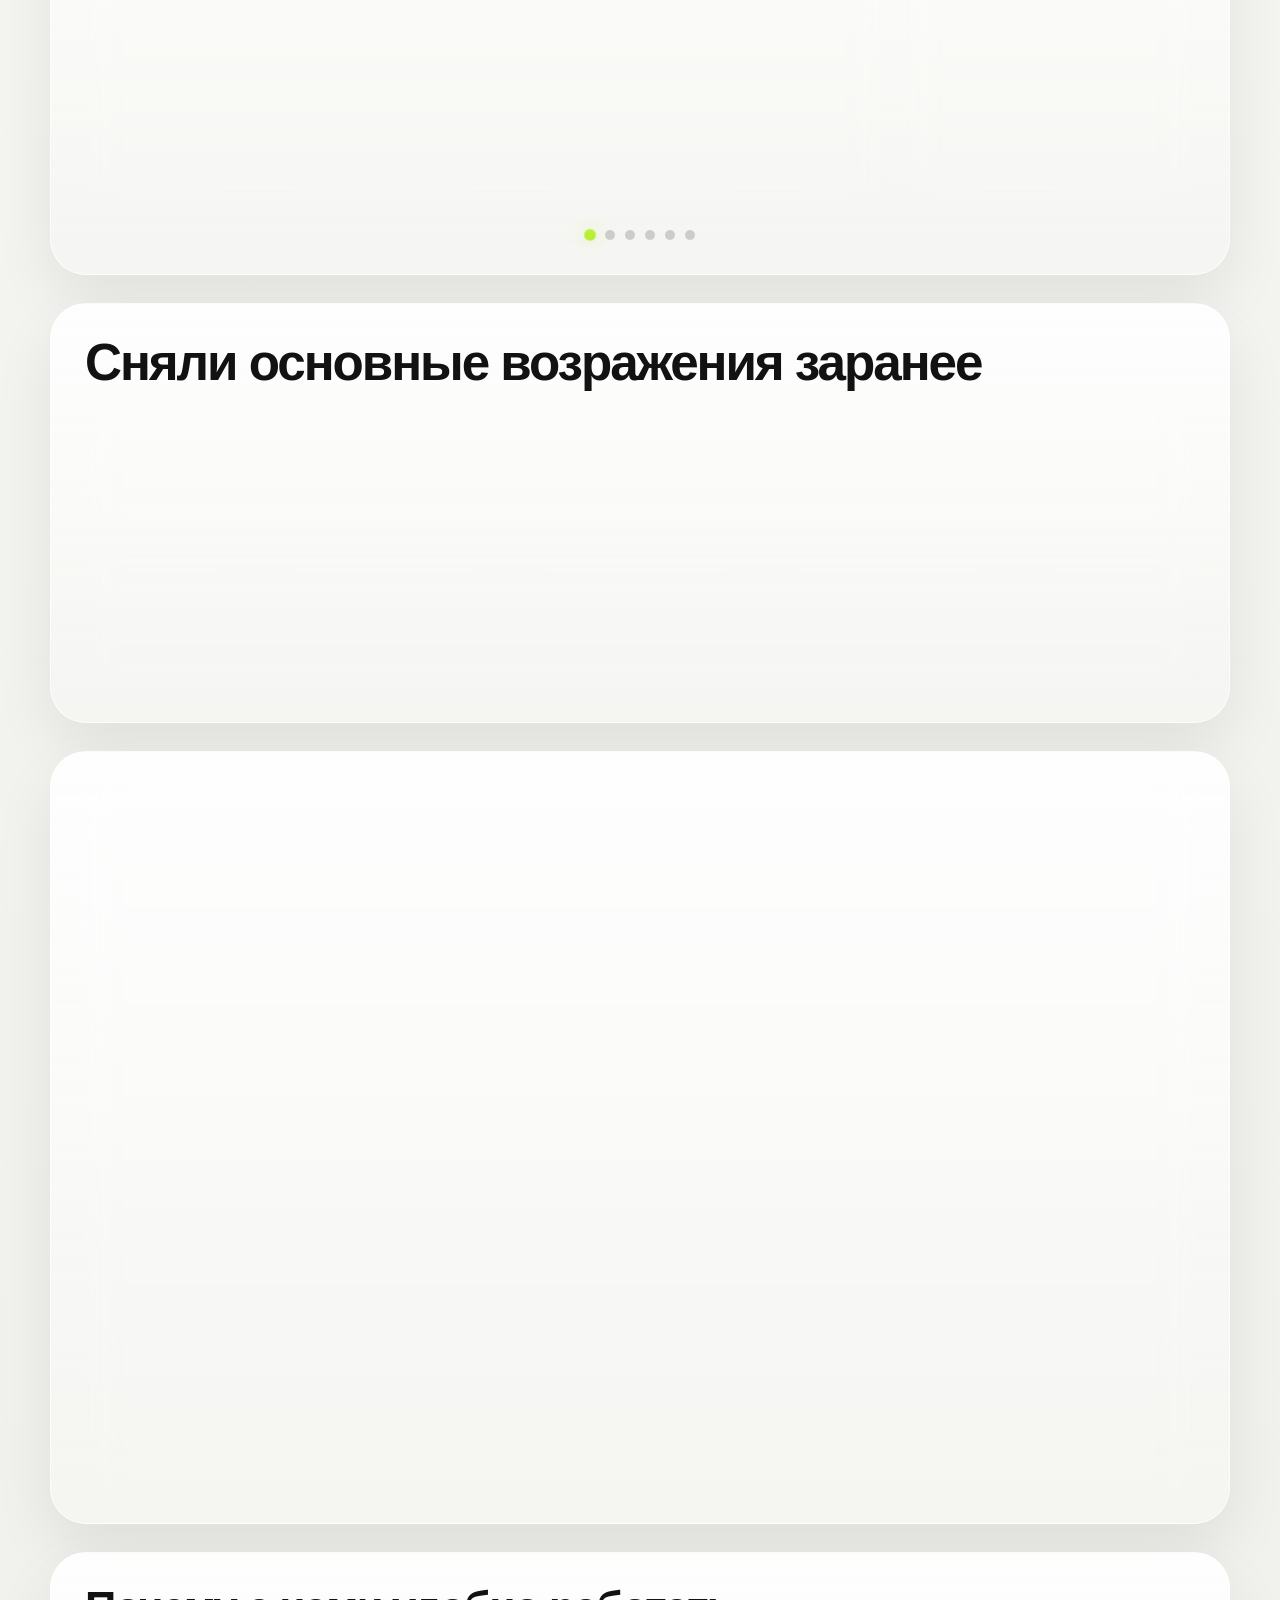
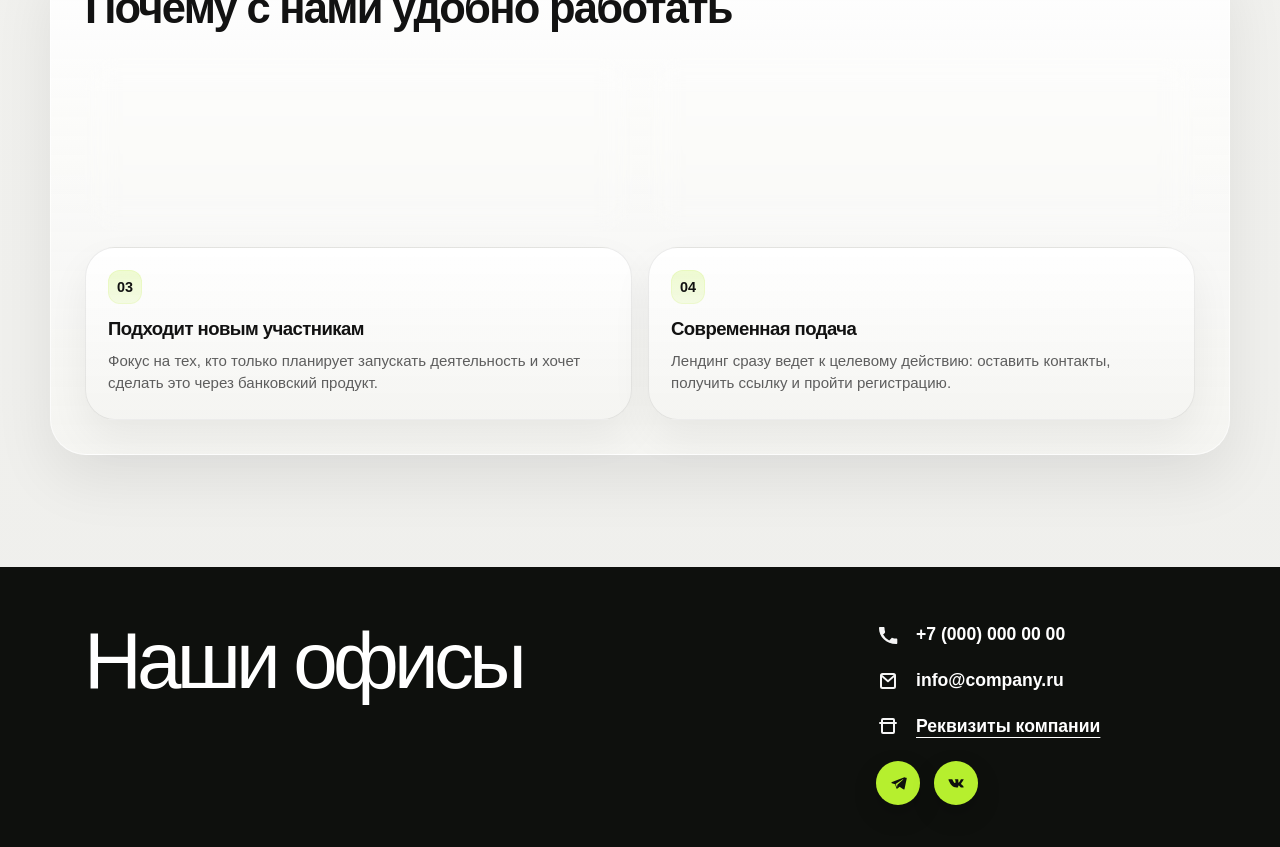
==== commit 6f3a2499: "Improve mobile navigation menu overlay" ====
--- a/index.html
+++ b/index.html
@@ -40,6 +40,8 @@
       <a href="#contact" class="menu-cta topbar-cta">Стать партнером</a>
     </header>
 
+    <div class="menu-backdrop" aria-hidden="true"></div>
+
     <main>
       <section class="hero" id="hero">
         <div class="hero-copy">
--- a/styles.css
+++ b/styles.css
@@ -0,0 +1,1733 @@
+:root {
+  --bg: #f5f5f3;
+  --text: #121212;
+  --muted: #606060;
+  --line: rgba(18, 18, 18, 0.1);
+  --accent: #121212;
+  --accent-deep: #121212;
+  --surface: rgba(255, 255, 255, 0.82);
+  --surface-strong: #ffffff;
+  --shadow: 0 24px 60px rgba(18, 18, 18, 0.08);
+  --section-bg: linear-gradient(180deg, rgba(255, 255, 255, 0.92), rgba(245, 245, 242, 0.82));
+  --section-border: 1px solid rgba(255, 255, 255, 0.62);
+  --section-radius: 36px;
+  --section-padding: 34px;
+  --radius-lg: 28px;
+  --radius-md: 20px;
+  --container: 1180px;
+  --header-offset: 112px;
+  --card-bg: linear-gradient(180deg, rgba(255, 255, 255, 0.92), rgba(244, 244, 241, 0.96));
+  --card-border: 1px solid rgba(18, 18, 18, 0.08);
+  --card-radius: 30px;
+  --card-shadow: 0 18px 40px rgba(18, 18, 18, 0.06);
+  --lime: #b8ef35;
+  --lime-soft: rgba(184, 239, 53, 0.18);
+  --lime-glow: rgba(184, 239, 53, 0.34);
+}
+
+* {
+  box-sizing: border-box;
+}
+
+img {
+  max-width: 100%;
+}
+
+html {
+  scroll-behavior: smooth;
+}
+
+body {
+  margin: 0;
+  font-family: "Manrope", sans-serif;
+  color: var(--text);
+  background:
+    radial-gradient(circle at 85% 12%, rgba(184, 239, 53, 0.1), transparent 20%),
+    radial-gradient(circle at top left, rgba(0, 0, 0, 0.03), transparent 24%),
+    linear-gradient(180deg, #fafaf8 0%, #efefec 100%);
+}
+
+body::before {
+  content: "";
+  position: fixed;
+  inset: 0;
+  pointer-events: none;
+  background-image:
+    linear-gradient(rgba(255, 255, 255, 0.06) 1px, transparent 1px),
+    linear-gradient(90deg, rgba(255, 255, 255, 0.06) 1px, transparent 1px);
+  background-size: 64px 64px;
+  mask-image: linear-gradient(180deg, rgba(0, 0, 0, 0.4), transparent 90%);
+}
+
+.site-shell {
+  width: min(calc(100% - 32px), var(--container));
+  margin: 0 auto;
+  padding: 12px 0 72px;
+}
+
+.topbar {
+  position: sticky;
+  top: 10px;
+  z-index: 50;
+  display: flex;
+  align-items: center;
+  justify-content: space-between;
+  gap: 18px;
+  min-height: 64px;
+  padding: 10px 18px;
+  border: 1px solid rgba(255, 255, 255, 0.8);
+  border-radius: 18px;
+  background: rgba(255, 255, 255, 0.86);
+  backdrop-filter: blur(14px);
+  box-shadow: 0 14px 34px rgba(25, 20, 17, 0.06);
+  transition: background 0.2s ease, border-color 0.2s ease, box-shadow 0.2s ease;
+}
+
+.topbar.scrolled {
+  border-color: rgba(18, 18, 18, 0.18);
+  box-shadow: 0 10px 26px rgba(18, 18, 18, 0.08);
+}
+
+.topbar.scrolled::after {
+  content: "";
+  position: absolute;
+  left: 16px;
+  right: 16px;
+  bottom: -6px;
+  height: 3px;
+  border-radius: 999px;
+  background: linear-gradient(90deg, #121212 0%, var(--lime) 55%, #121212 100%);
+  box-shadow: 0 0 18px rgba(184, 239, 53, 0.28);
+}
+
+.brand {
+  display: inline-flex;
+  align-items: center;
+  gap: 14px;
+  flex: 0 0 auto;
+  min-width: 0;
+  color: inherit;
+  text-decoration: none;
+}
+
+.brand-mark {
+  display: grid;
+  place-items: center;
+  width: 38px;
+  height: 38px;
+  border-radius: 12px;
+  background: linear-gradient(135deg, #181818 0%, #2d2d2d 100%);
+  color: #fff;
+  font-family: "Unbounded", sans-serif;
+  font-size: 0.7rem;
+  box-shadow: 0 0 0 1px rgba(184, 239, 53, 0.16), 0 10px 24px rgba(184, 239, 53, 0.12);
+}
+
+.brand-text {
+  display: grid;
+  gap: 2px;
+  min-width: 0;
+}
+
+.brand-text strong {
+  font-size: 0.92rem;
+}
+
+.brand-text small {
+  color: var(--muted);
+  font-size: 0.76rem;
+  overflow: hidden;
+  text-overflow: ellipsis;
+  white-space: nowrap;
+}
+
+.menu {
+  display: flex;
+  align-items: center;
+  justify-content: center;
+  flex: 1 1 auto;
+  gap: 28px;
+  min-width: 0;
+}
+
+.menu a {
+  color: var(--text);
+  text-decoration: none;
+  font-size: 0.88rem;
+  font-weight: 600;
+  white-space: nowrap;
+  line-height: 1;
+  transition: color 0.2s ease, text-shadow 0.2s ease;
+}
+
+.menu a:hover {
+  color: #0f0f0f;
+  text-shadow: 0 0 16px rgba(184, 239, 53, 0.28);
+}
+
+.menu-cta {
+  padding: 10px 18px;
+  border-radius: 999px;
+  background: #171819;
+  color: #fff !important;
+  flex: 0 0 auto;
+  text-decoration: none;
+  box-shadow: 0 0 0 1px rgba(184, 239, 53, 0.18), 0 12px 26px rgba(184, 239, 53, 0.16);
+}
+
+.topbar-cta {
+  display: inline-flex;
+  align-items: center;
+  justify-content: center;
+}
+
+.menu-toggle {
+  display: none;
+  width: 48px;
+  height: 48px;
+  border: 0;
+  border-radius: 16px;
+  background: #171717;
+  cursor: pointer;
+}
+
+.menu-toggle span {
+  display: block;
+  width: 20px;
+  height: 2px;
+  margin: 5px auto;
+  background: #fff;
+}
+
+main {
+  display: grid;
+  gap: 28px;
+  margin-top: 28px;
+}
+
+section {
+  position: relative;
+}
+
+section[id] {
+  scroll-margin-top: var(--header-offset);
+}
+
+.hero,
+.stats,
+.services,
+.section-grid,
+.process,
+.cases,
+.audience,
+.reviews,
+.faq,
+.contact {
+  border: var(--section-border);
+  background: var(--section-bg);
+  box-shadow: var(--shadow);
+  border-radius: var(--section-radius);
+}
+
+.hero,
+.contact,
+.audience,
+.cases {
+  overflow: hidden;
+}
+
+.hero {
+  display: grid;
+  grid-template-columns: minmax(0, 0.95fr) minmax(320px, 0.75fr);
+  align-items: center;
+  gap: 28px;
+  min-height: calc(100vh - 98px);
+  padding: 22px 40px 28px;
+}
+
+.hero-copy {
+  display: flex;
+  flex-direction: column;
+  justify-content: center;
+  gap: 16px;
+  position: relative;
+  z-index: 1;
+  max-width: 700px;
+  min-height: calc(100vh - 150px);
+}
+
+.hero-media {
+  display: flex;
+  align-items: center;
+  justify-content: center;
+  min-height: 100%;
+}
+
+.hero-media-frame {
+  position: relative;
+  width: min(100%, 420px);
+  aspect-ratio: 0.88;
+  border-radius: 32px;
+  background:
+    radial-gradient(circle at 78% 24%, rgba(184, 239, 53, 0.22), transparent 18%),
+    radial-gradient(circle at 22% 20%, rgba(255, 255, 255, 0.92), transparent 20%),
+    linear-gradient(180deg, #f7f7f6 0%, #ededea 100%);
+  border: 1px solid rgba(18, 18, 18, 0.08);
+  overflow: hidden;
+  box-shadow: inset 0 0 0 1px rgba(184, 239, 53, 0.08), 0 22px 48px rgba(18, 18, 18, 0.08), 0 0 42px rgba(184, 239, 53, 0.08);
+}
+
+.hero-image {
+  display: block;
+  width: 100%;
+  height: 100%;
+  object-fit: cover;
+}
+
+.eyebrow {
+  margin: 0;
+  color: #5f5f5f;
+  font-size: 0.85rem;
+  font-weight: 800;
+  letter-spacing: 0.12em;
+  text-transform: uppercase;
+}
+
+h1,
+h2,
+h3,
+p {
+  margin: 0;
+}
+
+h1,
+h2 {
+  line-height: 0.98;
+  letter-spacing: -0.04em;
+}
+
+h1 {
+  max-width: 9.4ch;
+  font-family: "Unbounded", sans-serif;
+  font-size: clamp(2rem, 4vw, 3.3rem);
+  line-height: 1.02;
+  font-weight: 500;
+  text-wrap: balance;
+  overflow-wrap: anywhere;
+}
+
+h2 {
+  max-width: 12ch;
+  font-size: clamp(2rem, 4vw, 3.4rem);
+}
+
+.hero-text,
+.section-heading p:not(.eyebrow),
+.info-card p,
+.timeline-item p,
+.audience-copy p:last-child,
+.faq-answer p,
+.contact-copy p,
+.form-note,
+.stat-card p {
+  color: var(--muted);
+  line-height: 1.6;
+  font-size: 0.94rem;
+}
+
+.hero-actions {
+  display: flex;
+  flex-wrap: wrap;
+  gap: 14px;
+  margin-top: 4px;
+}
+
+.button {
+  display: inline-flex;
+  align-items: center;
+  justify-content: center;
+  min-height: 48px;
+  padding: 0 22px;
+  border: 1px solid transparent;
+  border-radius: 999px;
+  font-family: inherit;
+  font-size: inherit;
+  font-weight: 700;
+  text-decoration: none;
+  transition: transform 0.2s ease, background 0.2s ease, border-color 0.2s ease;
+}
+
+.button:hover,
+.menu-cta:hover,
+.faq-item button:hover {
+  transform: translateY(-1px);
+}
+
+.button-primary {
+  background: #121212;
+  color: #fff;
+  box-shadow: 0 0 0 1px rgba(184, 239, 53, 0.14), 0 14px 30px rgba(184, 239, 53, 0.16);
+}
+
+.button-secondary {
+  border-color: var(--line);
+  background: rgba(255, 255, 255, 0.78);
+  color: var(--text);
+}
+
+.button-wide {
+  width: 100%;
+}
+
+.stat-card,
+.info-card,
+.timeline-item,
+.faq-item,
+.contact-form,
+.audience-list,
+.review-card,
+.case-card {
+  border: var(--card-border);
+  background: var(--card-bg);
+  backdrop-filter: blur(14px);
+  box-shadow: var(--card-shadow);
+}
+
+.info-card span {
+  display: inline-flex;
+  align-items: center;
+  justify-content: center;
+  width: 34px;
+  height: 34px;
+  margin-bottom: 14px;
+  border-radius: 12px;
+  background: linear-gradient(180deg, rgba(184, 239, 53, 0.22), rgba(184, 239, 53, 0.12));
+  color: var(--accent-deep);
+  font-weight: 800;
+  font-size: 0.9rem;
+  box-shadow: inset 0 0 0 1px rgba(184, 239, 53, 0.12);
+}
+
+.stats,
+.services,
+.section-grid,
+.process,
+.cases,
+.reviews,
+.faq {
+  padding: var(--section-padding);
+}
+
+.stats {
+  display: grid;
+  grid-template-columns: repeat(3, 1fr);
+  gap: 18px;
+}
+
+.stat-card {
+  padding: 30px;
+  border-radius: var(--card-radius);
+}
+
+.stat-card h2 {
+  max-width: none;
+  margin-bottom: 12px;
+  font-family: "Unbounded", sans-serif;
+  font-size: clamp(1.5rem, 3vw, 2.2rem);
+}
+
+.promo-line {
+  overflow: hidden;
+  padding: 18px 0;
+  border-top: 1px solid rgba(23, 24, 25, 0.08);
+  border-bottom: 1px solid rgba(23, 24, 25, 0.08);
+  background: linear-gradient(90deg, transparent 0%, rgba(184, 239, 53, 0.08) 50%, transparent 100%);
+}
+
+.promo-track {
+  display: flex;
+  gap: 24px;
+  width: max-content;
+  animation: marquee 28s linear infinite;
+}
+
+.promo-track span {
+  display: inline-flex;
+  align-items: center;
+  gap: 24px;
+  font-family: "Unbounded", sans-serif;
+  font-size: clamp(1rem, 2vw, 1.3rem);
+  white-space: nowrap;
+}
+
+.promo-track span::after {
+  content: "вЂў";
+  color: var(--accent);
+}
+
+.services-grid {
+  display: grid;
+  grid-template-columns: repeat(2, minmax(0, 1fr));
+  gap: 18px;
+}
+
+.service-card {
+  position: relative;
+  min-height: 420px;
+  border: var(--card-border);
+  border-radius: 34px;
+  overflow: hidden;
+  background: linear-gradient(180deg, #f2f3ef 0%, #e8ebe5 100%);
+  cursor: pointer;
+  transition: transform 0.75s cubic-bezier(0.16, 1, 0.3, 1), box-shadow 0.75s cubic-bezier(0.16, 1, 0.3, 1), border-color 0.75s cubic-bezier(0.16, 1, 0.3, 1);
+}
+
+.service-card:hover,
+.service-card.is-open {
+  transform: translateY(-4px);
+  border-color: rgba(184, 239, 53, 0.28);
+  box-shadow: 0 24px 54px rgba(18, 18, 18, 0.1), 0 0 34px rgba(184, 239, 53, 0.12);
+}
+
+.service-media {
+  width: 100%;
+  height: 100%;
+  object-fit: cover;
+}
+
+.service-panel {
+  position: absolute;
+  left: 12px;
+  right: 12px;
+  bottom: 12px;
+  min-height: 138px;
+  gap: 12px;
+  padding: 22px 28px 18px;
+  border: 1px solid rgba(255, 255, 255, 0.7);
+  border-radius: 32px;
+  color: var(--text);
+  background: var(--card-bg);
+  transition: min-height 1.8s cubic-bezier(0.19, 1, 0.22, 1), transform 1.7s cubic-bezier(0.19, 1, 0.22, 1), box-shadow 1.7s cubic-bezier(0.19, 1, 0.22, 1), background 1.7s cubic-bezier(0.19, 1, 0.22, 1);
+  box-shadow: 0 18px 36px rgba(32, 25, 18, 0.08);
+  display: grid;
+  align-content: start;
+  will-change: transform;
+  overflow: hidden;
+}
+
+.service-card:hover .service-panel,
+.service-card.is-open .service-panel {
+  min-height: 286px;
+  box-shadow: 0 28px 58px rgba(32, 25, 18, 0.12);
+  transform: translateY(-12px);
+}
+
+.service-panel-top {
+  display: flex;
+  align-items: center;
+  justify-content: space-between;
+  gap: 16px;
+}
+
+.service-panel-top h3 {
+  font-size: clamp(1.45rem, 2.4vw, 2rem);
+  line-height: 1.08;
+  letter-spacing: -0.04em;
+}
+
+.service-price {
+  color: #6b7280;
+  white-space: nowrap;
+  font-size: 0.96rem;
+}
+
+.service-tags {
+  display: flex;
+  flex-wrap: wrap;
+  gap: 8px;
+}
+
+.service-tags span {
+  display: inline-flex;
+  align-items: center;
+  min-height: 36px;
+  padding: 0 14px;
+  border-radius: 999px;
+  background: linear-gradient(180deg, rgba(184, 239, 53, 0.12), rgba(184, 239, 53, 0.08));
+  color: #121212;
+  font-size: 0.88rem;
+  font-weight: 700;
+  box-shadow: inset 0 0 0 1px rgba(184, 239, 53, 0.1);
+}
+
+.service-details {
+  display: grid;
+  align-content: start;
+  max-height: 0;
+  margin-top: 0;
+  overflow: hidden;
+  transform-origin: top center;
+  opacity: 0;
+  transform: translateY(26px) scaleY(0.82);
+  pointer-events: none;
+  transition:
+    max-height 1.65s cubic-bezier(0.19, 1, 0.22, 1),
+    opacity 1.1s ease 0.22s,
+    transform 1.6s cubic-bezier(0.19, 1, 0.22, 1),
+    margin-top 1.65s cubic-bezier(0.19, 1, 0.22, 1);
+}
+
+.service-card:hover .service-details,
+.service-card:focus-within .service-details,
+.service-card.is-open .service-details {
+  max-height: 180px;
+  opacity: 1;
+  margin-top: 14px;
+  transform: translateY(0) scaleY(1);
+  pointer-events: auto;
+}
+
+.service-details p {
+  max-width: 27ch;
+  color: #242424;
+  font-size: 1.06rem;
+  line-height: 1.52;
+}
+
+.section-heading {
+  display: grid;
+  gap: 14px;
+  margin-bottom: 28px;
+}
+
+.section-heading h2 {
+  max-width: none;
+}
+
+.section-heading-compact h2 {
+  max-width: none;
+  font-size: clamp(2rem, 3.4vw, 3rem);
+}
+
+.benefits-grid {
+  display: grid;
+  grid-template-columns: repeat(2, minmax(0, 1fr));
+  gap: 16px;
+}
+
+.info-card {
+  position: relative;
+  min-height: 168px;
+  padding: 22px 22px 24px;
+  border-radius: var(--card-radius);
+  display: grid;
+  align-content: start;
+}
+
+.info-card h3,
+.timeline-item h3,
+.contact-copy h2,
+.case-body h3,
+.review-card h3 {
+  margin-bottom: 12px;
+  font-size: 1.5rem;
+}
+
+.info-card h3 {
+  max-width: none;
+  margin-bottom: 10px;
+  font-size: clamp(1.16rem, 1.45vw, 1.42rem);
+  line-height: 1.18;
+  letter-spacing: -0.03em;
+  text-wrap: balance;
+}
+
+.info-card p {
+  max-width: none;
+  font-size: 0.94rem;
+  line-height: 1.5;
+  color: #5e5e5e;
+  text-wrap: pretty;
+}
+
+.timeline {
+  display: grid;
+  gap: 18px;
+}
+
+.timeline-item {
+  display: grid;
+  grid-template-columns: 86px 1fr;
+  gap: 20px;
+  align-items: start;
+  padding: 26px;
+  border-radius: 28px;
+}
+
+.timeline-item strong {
+  display: grid;
+  place-items: center;
+  width: 70px;
+  height: 70px;
+  border-radius: 22px;
+  background: linear-gradient(135deg, var(--accent) 0%, #ff9b52 100%);
+  color: #fff;
+  font-family: "Unbounded", sans-serif;
+  font-size: 1.4rem;
+}
+
+.cases-grid,
+.reviews-grid {
+  display: grid;
+  gap: 18px;
+}
+
+.cases-grid {
+  grid-template-columns: 1.2fr 0.8fr 0.8fr;
+}
+
+.case-card {
+  display: grid;
+  min-height: 420px;
+  border-radius: var(--card-radius);
+  overflow: hidden;
+}
+
+.case-media {
+  min-height: 220px;
+  background:
+    radial-gradient(circle at 30% 20%, rgba(255, 255, 255, 0.5), transparent 18%),
+    linear-gradient(145deg, #d9ddd5, #bcc4b8);
+}
+
+.case-media-dark {
+  background:
+    radial-gradient(circle at 20% 18%, rgba(255, 255, 255, 0.24), transparent 16%),
+    linear-gradient(145deg, #171818, #313334 52%, #575a5b);
+}
+
+.case-media-warm {
+  background:
+    radial-gradient(circle at 70% 24%, rgba(255, 255, 255, 0.38), transparent 18%),
+    linear-gradient(145deg, #eceee9, #d4d8d1);
+}
+
+.case-body {
+  display: grid;
+  align-content: end;
+  gap: 14px;
+  padding: 24px;
+}
+
+.case-body p {
+  color: #5d5d5d;
+  font-weight: 700;
+}
+
+.case-body h3,
+.review-card h3 {
+  line-height: 1.18;
+  letter-spacing: -0.03em;
+}
+
+.case-body a {
+  display: inline-flex;
+  width: fit-content;
+  color: var(--text);
+  font-weight: 700;
+  text-decoration: none;
+}
+
+.audience {
+  display: grid;
+  grid-template-columns: 1fr 0.9fr;
+  gap: 18px;
+  padding: 42px;
+}
+
+.audience-list {
+  display: flex;
+  flex-wrap: wrap;
+  align-content: flex-start;
+  gap: 14px;
+  padding: 22px;
+  border-radius: 28px;
+}
+
+.audience-pill {
+  padding: 14px 18px;
+  border: 1px solid var(--line);
+  border-radius: 999px;
+  background: rgba(255, 255, 255, 0.74);
+  font-weight: 600;
+}
+
+.reviews-grid {
+  display: grid;
+  grid-auto-flow: column;
+  grid-auto-columns: minmax(72%, 72%);
+  gap: 20px;
+  width: 100%;
+  max-width: 100%;
+  min-width: 0;
+  overflow-x: auto;
+  overflow-y: hidden;
+  padding-bottom: 4px;
+  scroll-snap-type: x proximity;
+  scroll-behavior: smooth;
+  scrollbar-width: none;
+  -ms-overflow-style: none;
+  cursor: grab;
+  user-select: none;
+}
+
+.reviews {
+  overflow: hidden;
+}
+
+.review-card {
+  display: grid;
+  align-content: space-between;
+  gap: 20px;
+  padding: 30px 34px 32px;
+  border-radius: var(--card-radius);
+  min-height: 300px;
+  scroll-snap-align: start;
+}
+
+.review-card-accent {
+  background: #dff48f;
+  box-shadow: 0 18px 40px rgba(18, 18, 18, 0.06), 0 0 36px rgba(184, 239, 53, 0.14);
+}
+
+.review-card-accent .review-content h3 {
+  color: #111111;
+}
+
+.review-card-accent .review-meta strong {
+  color: #111111;
+}
+
+.review-card-accent .review-meta p {
+  color: rgba(17, 17, 17, 0.72);
+}
+
+.review-content {
+  display: grid;
+  align-content: space-between;
+  gap: 24px;
+  min-height: 100%;
+}
+
+.review-content h3 {
+  margin: 0;
+  max-width: 34ch;
+  font-size: clamp(1.35rem, 1.85vw, 1.9rem);
+  line-height: 1.32;
+  letter-spacing: -0.03em;
+  font-weight: 500;
+}
+
+.review-meta {
+  display: grid;
+  gap: 8px;
+}
+
+.review-meta strong {
+  font-size: 1rem;
+  font-weight: 700;
+}
+
+.review-meta p {
+  margin: 0;
+  color: var(--muted);
+  font-size: 0.98rem;
+  line-height: 1.45;
+}
+
+.reviews-grid.dragging {
+  cursor: grabbing;
+  scroll-snap-type: none;
+}
+
+.reviews-grid::-webkit-scrollbar {
+  display: none;
+}
+
+.reviews-dots {
+  display: flex;
+  justify-content: center;
+  gap: 10px;
+  margin-top: 18px;
+}
+
+.reviews-dot {
+  width: 10px;
+  height: 10px;
+  padding: 0;
+  border: 0;
+  border-radius: 999px;
+  background: rgba(18, 18, 18, 0.18);
+  cursor: pointer;
+  transition: transform 0.25s ease, background 0.25s ease;
+}
+
+.reviews-dot.is-active {
+  background: var(--lime);
+  transform: scale(1.18);
+  box-shadow: 0 0 14px rgba(184, 239, 53, 0.4);
+}
+
+.faq-list {
+  display: grid;
+  gap: 14px;
+}
+
+.faq-item {
+  background: rgba(255, 255, 255, 0.92);
+  border-radius: 26px;
+  overflow: hidden;
+}
+
+.faq-item button {
+  display: flex;
+  align-items: center;
+  justify-content: space-between;
+  width: 100%;
+  padding: 22px 24px;
+  border: 0;
+  background: transparent;
+  color: var(--text);
+  font: inherit;
+  text-align: left;
+  cursor: pointer;
+}
+
+.faq-item button span:first-child {
+  color: var(--text);
+  font-size: 1.05rem;
+  font-weight: 700;
+}
+
+.faq-icon {
+  position: relative;
+  width: 18px;
+  height: 18px;
+  flex: 0 0 auto;
+}
+
+.faq-icon::before,
+.faq-icon::after {
+  content: "";
+  position: absolute;
+  inset: 8px 0 auto;
+  height: 2px;
+  background: var(--text);
+}
+
+.faq-icon::after {
+  transform: rotate(90deg);
+  transition: transform 0.2s ease;
+}
+
+.faq-item.active .faq-icon::after {
+  transform: rotate(0deg);
+}
+
+.faq-answer {
+  display: grid;
+  grid-template-rows: 0fr;
+  transition: grid-template-rows 0.25s ease;
+}
+
+.faq-answer p {
+  overflow: hidden;
+  padding: 0 24px 0;
+  color: var(--muted);
+}
+
+.faq-item.active .faq-answer {
+  grid-template-rows: 1fr;
+}
+
+.faq-item.active .faq-answer p {
+  padding-bottom: 22px;
+}
+
+.contact {
+  display: grid;
+  padding: var(--section-padding);
+  overflow: hidden;
+}
+
+.contact-heading {
+  display: grid;
+  gap: 18px;
+  max-width: 760px;
+}
+
+.contact-heading h2 {
+  max-width: none;
+  font-size: clamp(2.6rem, 5vw, 4.4rem);
+  line-height: 0.98;
+  letter-spacing: -0.05em;
+}
+
+.contact-dot {
+  color: var(--lime);
+  text-shadow: 0 0 16px rgba(184, 239, 53, 0.35);
+}
+
+.contact-heading p {
+  max-width: 38ch;
+  color: var(--muted);
+  font-size: clamp(1rem, 1.6vw, 1.12rem);
+  line-height: 1.55;
+}
+
+.contact-form {
+  display: grid;
+  gap: 26px;
+  padding: 0;
+  border: 0;
+  border-radius: 0;
+  background: transparent;
+  box-shadow: none;
+}
+
+.contact-form-top {
+  display: flex;
+  align-items: center;
+  justify-content: space-between;
+  gap: 18px;
+}
+
+.contact-form-top h3 {
+  margin: 0;
+  font-size: 2rem;
+  line-height: 1.1;
+}
+
+.contact-form-top p {
+  margin: 0;
+  color: #6b7280;
+  font-size: 0.98rem;
+}
+
+.contact-fields {
+  display: grid;
+  grid-template-columns: repeat(2, minmax(0, 1fr));
+  gap: 22px 24px;
+}
+
+.contact-form label {
+  display: grid;
+  gap: 10px;
+}
+
+.contact-field-wide {
+  grid-column: 1 / -1;
+}
+
+.contact-form span {
+  font-weight: 700;
+  color: #303030;
+}
+
+.contact-form input,
+.contact-form textarea {
+  width: 100%;
+  min-height: 66px;
+  padding: 0 22px;
+  border: var(--card-border);
+  border-radius: 999px;
+  background: rgba(255, 255, 255, 0.92);
+  color: var(--text);
+  font: inherit;
+  box-shadow: 0 10px 24px rgba(18, 18, 18, 0.04);
+}
+
+.contact-form textarea {
+  min-height: 132px;
+  padding: 18px 22px;
+  border-radius: 28px;
+  resize: vertical;
+}
+
+.contact-form input:focus,
+.contact-form textarea:focus {
+  outline: 2px solid rgba(158, 214, 30, 0.18);
+  border-color: rgba(158, 214, 30, 0.42);
+}
+
+.contact-actions {
+  display: grid;
+  gap: 14px;
+  max-width: 420px;
+}
+
+.contact-actions .button {
+  width: fit-content;
+  min-width: 172px;
+}
+
+.form-note {
+  max-width: 46ch;
+  margin: 0;
+  color: #6b7280;
+  font-size: 0.84rem;
+  line-height: 1.5;
+}
+
+.site-footer {
+  margin-top: 40px;
+  background: #0e100d;
+  color: #ffffff;
+}
+
+.site-footer-inner {
+  width: min(calc(100% - 32px), var(--container));
+  margin: 0 auto;
+  padding: 56px var(--section-padding) 42px;
+  display: grid;
+  grid-template-columns: minmax(0, 1fr) 320px;
+  gap: 40px;
+  align-items: start;
+}
+
+.footer-title h2 {
+  max-width: none;
+  color: #ffffff;
+  font-family: "Manrope", sans-serif;
+  font-size: clamp(3rem, 7vw, 5rem);
+  font-weight: 500;
+  letter-spacing: -0.06em;
+  line-height: 0.95;
+}
+
+.footer-contacts {
+  display: grid;
+  gap: 22px;
+  justify-items: start;
+}
+
+.footer-contact-item {
+  display: inline-flex;
+  align-items: center;
+  gap: 16px;
+  color: #ffffff;
+  text-decoration: none;
+  font-size: clamp(1rem, 1.5vw, 1.1rem);
+  font-weight: 700;
+}
+
+.footer-contact-icon {
+  width: 24px;
+  height: 24px;
+  text-align: center;
+  color: #ffffff;
+  opacity: 0.96;
+  line-height: 1;
+  flex: 0 0 24px;
+}
+
+.footer-contact-icon svg {
+  display: block;
+  width: 100%;
+  height: 100%;
+}
+
+.footer-link {
+  text-decoration: underline;
+  text-decoration-thickness: 1px;
+  text-underline-offset: 5px;
+}
+
+.footer-socials {
+  display: flex;
+  flex-wrap: wrap;
+  gap: 14px;
+}
+
+.footer-socials a {
+  display: inline-flex;
+  align-items: center;
+  justify-content: center;
+  width: 44px;
+  height: 44px;
+  border-radius: 50%;
+  background: #b6ef2e;
+  color: #0e100d;
+  text-decoration: none;
+  box-shadow: 0 10px 24px rgba(0, 0, 0, 0.18);
+}
+
+.footer-socials a svg {
+  width: 20px;
+  height: 20px;
+  display: block;
+}
+
+@keyframes marquee {
+  from {
+    transform: translateX(0);
+  }
+
+  to {
+    transform: translateX(-50%);
+  }
+}
+
+@media (max-width: 980px) {
+  .topbar {
+    top: 10px;
+    border-radius: 16px;
+  }
+
+  .menu-toggle {
+    display: block;
+  }
+
+  .topbar-cta {
+    display: none;
+  }
+
+  .menu {
+    position: absolute;
+    top: calc(100% + 10px);
+    left: 0;
+    right: 0;
+    display: none;
+    flex-direction: column;
+    align-items: stretch;
+    justify-content: flex-start;
+    padding: 16px;
+    border: 1px solid rgba(255, 255, 255, 0.55);
+    border-radius: 20px;
+    background: rgba(255, 255, 255, 0.97);
+    box-shadow: var(--shadow);
+  }
+
+  .topbar.menu-open .menu {
+    display: flex;
+  }
+
+  .hero,
+  .audience,
+  .contact {
+    padding: 28px;
+  }
+
+  .hero {
+    grid-template-columns: 1fr;
+    min-height: auto;
+  }
+
+  .hero-copy {
+    min-height: auto;
+    max-width: none;
+  }
+
+  .contact {
+    padding: 28px;
+  }
+
+  .contact-form {
+    padding: 0;
+    border-radius: 0;
+  }
+
+  .contact-form-top {
+    align-items: flex-start;
+    flex-direction: column;
+  }
+
+  .site-footer-inner {
+    grid-template-columns: 1fr;
+    gap: 28px;
+    padding-left: 28px;
+    padding-right: 28px;
+  }
+
+  .contact-fields {
+    grid-template-columns: 1fr;
+  }
+
+  .hero-media {
+    min-height: auto;
+  }
+
+  .hero-media-frame {
+    width: min(100%, 360px);
+  }
+
+  .stats,
+  .services-grid,
+  .benefits-grid,
+  .cases-grid {
+    grid-template-columns: 1fr;
+  }
+
+  .reviews-grid {
+    grid-auto-columns: minmax(82%, 82%);
+    gap: 16px;
+  }
+
+  .service-panel-top {
+    align-items: flex-start;
+    flex-direction: column;
+  }
+
+  .service-card {
+    min-height: 380px;
+  }
+
+  .service-panel {
+    padding: 20px 22px 18px;
+  }
+
+  .service-details p,
+  .review-content h3,
+  .contact-heading p {
+    max-width: none;
+  }
+
+  .case-card,
+  .review-card {
+    min-height: 320px;
+  }
+
+  .footer-title h2 {
+    font-size: clamp(2.8rem, 9vw, 4.4rem);
+  }
+}
+
+@media (max-width: 640px) {
+  .site-shell {
+    width: min(calc(100% - 20px), var(--container));
+    padding-top: 8px;
+    padding-bottom: 40px;
+  }
+
+  .site-footer-inner {
+    width: min(calc(100% - 20px), var(--container));
+    padding: 30px 18px 28px;
+    gap: 20px;
+  }
+
+  .topbar {
+    min-height: auto;
+    padding: 10px 12px;
+    gap: 12px;
+  }
+
+  .brand-text small,
+  .menu a {
+    font-size: 0.88rem;
+  }
+
+  .brand {
+    gap: 10px;
+    max-width: calc(100% - 60px);
+  }
+
+  .brand-mark {
+    width: 34px;
+    height: 34px;
+    border-radius: 10px;
+    font-size: 0.64rem;
+  }
+
+  .brand-text strong {
+    font-size: 0.84rem;
+  }
+
+  .brand-text small {
+    font-size: 0.68rem;
+  }
+
+  h1 {
+    max-width: none;
+    font-size: clamp(1.66rem, 8.9vw, 2.16rem);
+    line-height: 1.08;
+  }
+
+  h2 {
+    max-width: none;
+    font-size: clamp(1.8rem, 8.2vw, 2.5rem);
+  }
+
+  .hero,
+  .stats,
+  .services,
+  .section-grid,
+  .process,
+  .cases,
+  .audience,
+  .reviews,
+  .faq,
+  .contact {
+    border-radius: 28px;
+  }
+
+  .hero,
+  .stats,
+  .services,
+  .section-grid,
+  .cases,
+  .reviews,
+  .faq,
+  .contact {
+    padding: 24px 18px;
+  }
+
+  .hero {
+    gap: 20px;
+  }
+
+  .hero-copy {
+    gap: 14px;
+  }
+
+  .hero-text {
+    font-size: 0.95rem;
+    line-height: 1.55;
+  }
+
+  .hero-actions {
+    gap: 10px;
+  }
+
+  .hero-actions .button {
+    width: 100%;
+  }
+
+  .hero-media-frame {
+    width: 100%;
+    max-width: 300px;
+    margin: 0 auto;
+    border-radius: 24px;
+  }
+
+  .promo-line {
+    padding: 14px 0;
+  }
+
+  .promo-track span {
+    font-size: 0.92rem;
+  }
+
+  .stat-card,
+  .info-card,
+  .review-card,
+  .case-body,
+  .faq-item button {
+    padding-left: 18px;
+    padding-right: 18px;
+  }
+
+  .stat-card {
+    padding-top: 22px;
+    padding-bottom: 22px;
+  }
+
+  .stat-card h2 {
+    font-size: clamp(1.35rem, 8vw, 1.8rem);
+  }
+
+  .service-card {
+    min-height: 340px;
+    border-radius: 28px;
+  }
+
+  .service-panel {
+    left: 10px;
+    right: 10px;
+    bottom: 10px;
+    min-height: 126px;
+    padding: 18px 18px 16px;
+    border-radius: 24px;
+  }
+
+  .service-card:hover .service-panel {
+    min-height: 270px;
+    transform: translateY(-8px);
+  }
+
+  .service-card.is-open .service-panel {
+    min-height: 270px;
+    transform: translateY(-8px);
+  }
+
+  .service-panel-top h3 {
+    font-size: clamp(1.18rem, 7vw, 1.55rem);
+  }
+
+  .service-price {
+    font-size: 0.88rem;
+  }
+
+  .service-tags span {
+    min-height: 32px;
+    padding: 0 12px;
+    font-size: 0.8rem;
+  }
+
+  .service-details p {
+    font-size: 0.95rem;
+    line-height: 1.5;
+  }
+
+  .info-card {
+    min-height: auto;
+    padding: 18px;
+  }
+
+  .info-card h3 {
+    font-size: 1.05rem;
+  }
+
+  .info-card p {
+    font-size: 0.9rem;
+  }
+
+  .case-card {
+    min-height: 0;
+  }
+
+  .case-media {
+    min-height: 180px;
+  }
+
+  .case-body {
+    padding-top: 18px;
+    padding-bottom: 20px;
+    gap: 10px;
+  }
+
+  .case-body h3 {
+    font-size: 1.2rem;
+    line-height: 1.2;
+  }
+
+  .reviews-grid {
+    grid-auto-columns: minmax(90%, 90%);
+    gap: 14px;
+  }
+
+  .review-card {
+    min-height: 280px;
+    padding: 22px 20px 24px;
+  }
+
+  .review-content {
+    gap: 18px;
+  }
+
+  .review-content h3 {
+    font-size: clamp(1.08rem, 5.4vw, 1.35rem);
+    line-height: 1.36;
+  }
+
+  .review-meta p {
+    font-size: 0.92rem;
+  }
+
+  .reviews-dots {
+    margin-top: 14px;
+  }
+
+  .faq-item {
+    border-radius: 22px;
+  }
+
+  .faq-item button {
+    padding-top: 18px;
+    padding-bottom: 18px;
+  }
+
+  .faq-item button span:first-child {
+    font-size: 0.98rem;
+    padding-right: 12px;
+  }
+
+  .faq-answer p {
+    padding-left: 18px;
+    padding-right: 18px;
+  }
+
+  .contact-heading {
+    gap: 14px;
+  }
+
+  .contact-heading h2 {
+    font-size: clamp(2rem, 10vw, 3rem);
+  }
+
+  .contact-form {
+    gap: 20px;
+  }
+
+  .contact-form-top h3 {
+    font-size: 1.5rem;
+  }
+
+  .contact-form-top p {
+    font-size: 0.9rem;
+  }
+
+  .contact-fields {
+    gap: 16px;
+  }
+
+  .contact-form input,
+  .contact-form textarea {
+    min-height: 58px;
+    padding-left: 18px;
+    padding-right: 18px;
+  }
+
+  .contact-form textarea {
+    min-height: 118px;
+    padding-top: 16px;
+    padding-bottom: 16px;
+    border-radius: 22px;
+  }
+
+  .contact-actions {
+    max-width: none;
+  }
+
+  .contact-actions .button {
+    width: 100%;
+  }
+
+  .form-note {
+    max-width: none;
+  }
+
+  .timeline-item {
+    grid-template-columns: 1fr;
+  }
+
+  .footer-contacts {
+    gap: 14px;
+  }
+
+  .footer-contact-item {
+    gap: 10px;
+    font-size: 0.9rem;
+    word-break: break-word;
+    line-height: 1.35;
+  }
+
+  .footer-contact-icon {
+    width: 18px;
+    height: 18px;
+    flex-basis: 18px;
+  }
+
+  .footer-socials a {
+    width: 34px;
+    height: 34px;
+  }
+
+  .footer-socials a svg {
+    width: 16px;
+    height: 16px;
+  }
+
+  .footer-title h2 {
+    font-size: clamp(2rem, 8.8vw, 2.7rem);
+    line-height: 0.98;
+    letter-spacing: -0.045em;
+    text-wrap: balance;
+  }
+}
+
+@media (max-width: 420px) {
+  .site-shell {
+    width: min(calc(100% - 16px), var(--container));
+  }
+
+  .site-footer-inner {
+    width: min(calc(100% - 16px), var(--container));
+    padding: 24px 14px;
+    gap: 18px;
+  }
+
+  .topbar {
+    padding: 8px 10px;
+  }
+
+  .brand-text small {
+    display: none;
+  }
+
+  .menu {
+    padding: 14px;
+  }
+
+  .menu a {
+    font-size: 0.84rem;
+  }
+
+  .hero,
+  .stats,
+  .services,
+  .section-grid,
+  .cases,
+  .reviews,
+  .faq,
+  .contact {
+    padding: 20px 14px;
+  }
+
+  h1 {
+    font-size: clamp(1.42rem, 8vw, 1.82rem);
+    line-height: 1.1;
+  }
+
+  .hero-copy {
+    gap: 12px;
+    min-width: 0;
+  }
+
+  .hero-media-frame {
+    max-width: 260px;
+  }
+
+  .service-card {
+    min-height: 320px;
+  }
+
+  .service-panel {
+    padding: 16px 16px 14px;
+  }
+
+  .review-card {
+    padding: 20px 16px 22px;
+  }
+
+  .reviews-grid {
+    grid-auto-columns: minmax(94%, 94%);
+  }
+
+  .contact-heading h2 {
+    font-size: clamp(1.9rem, 10vw, 2.5rem);
+  }
+
+  .footer-title h2 {
+    font-size: clamp(1.9rem, 11vw, 2.35rem);
+    line-height: 1;
+    letter-spacing: -0.04em;
+  }
+
+  .footer-contact-item {
+    font-size: 0.84rem;
+  }
+
+  .footer-socials {
+    gap: 10px;
+  }
+}
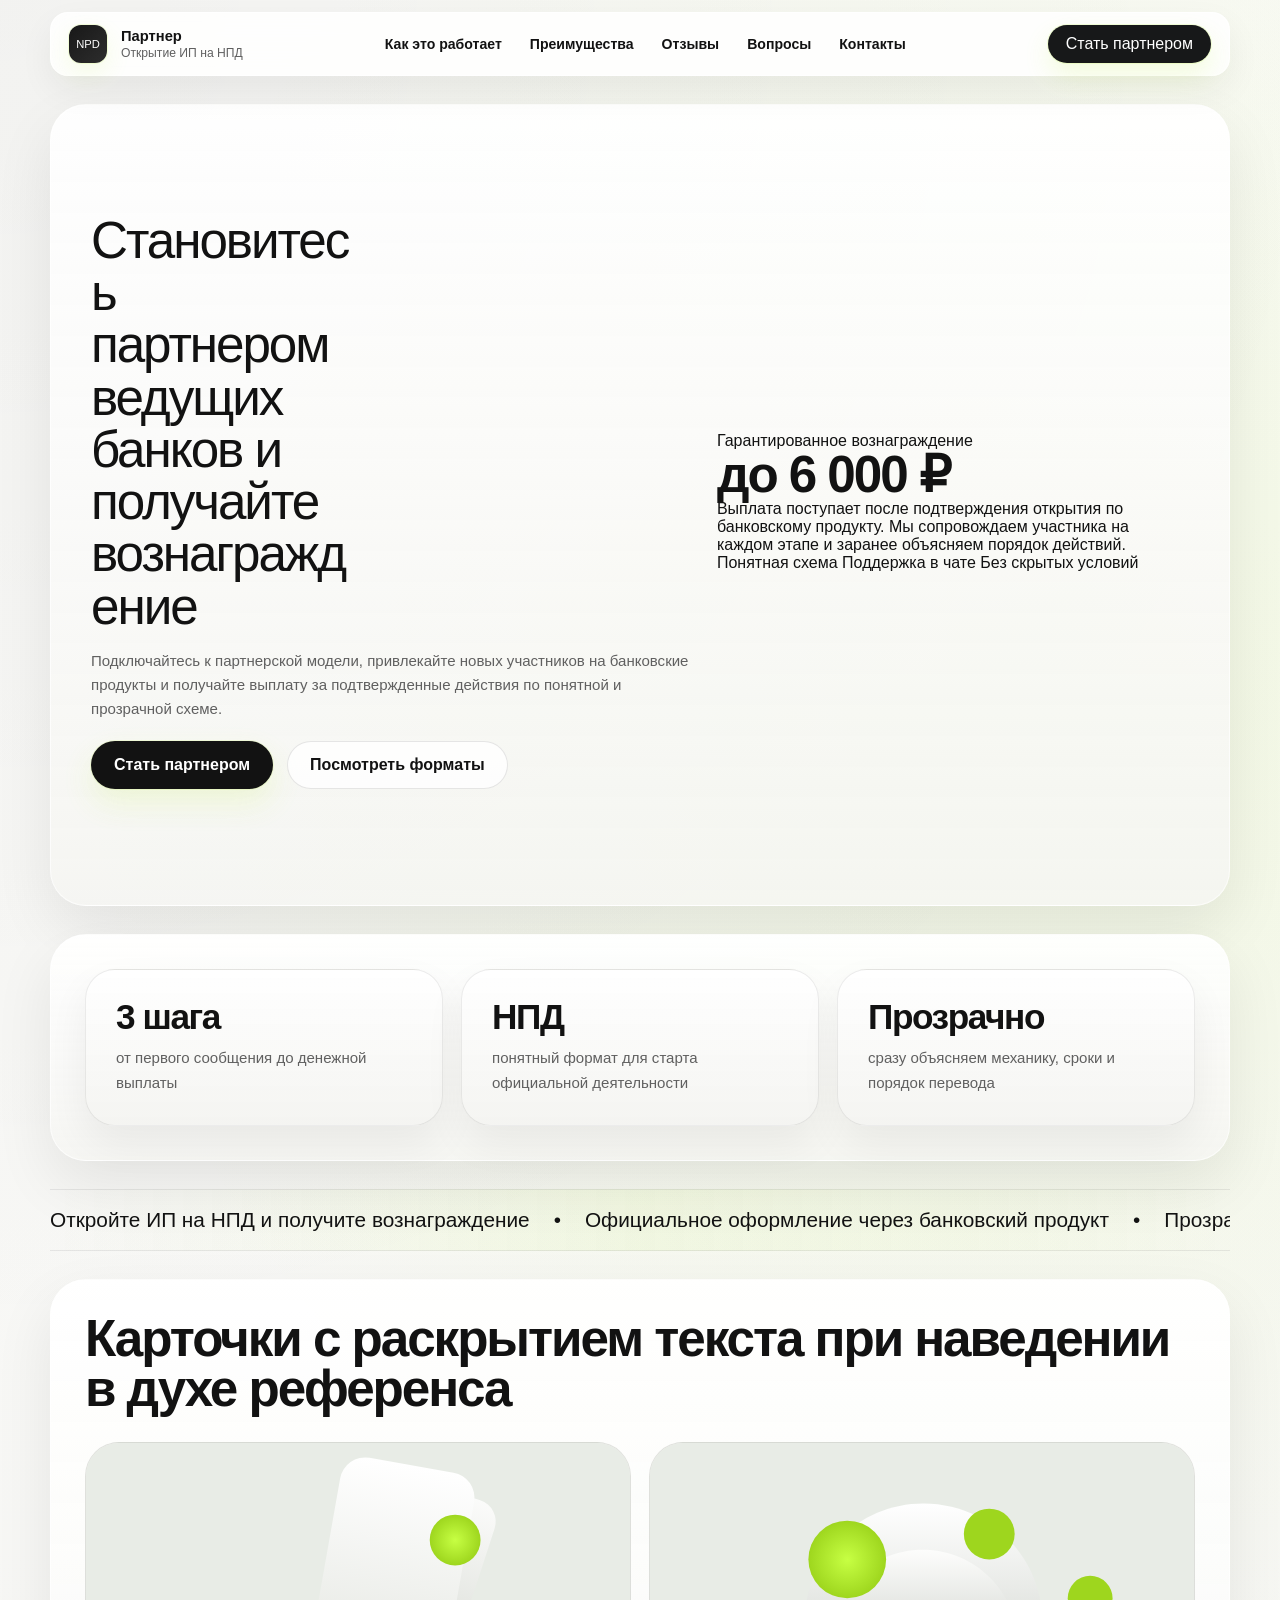
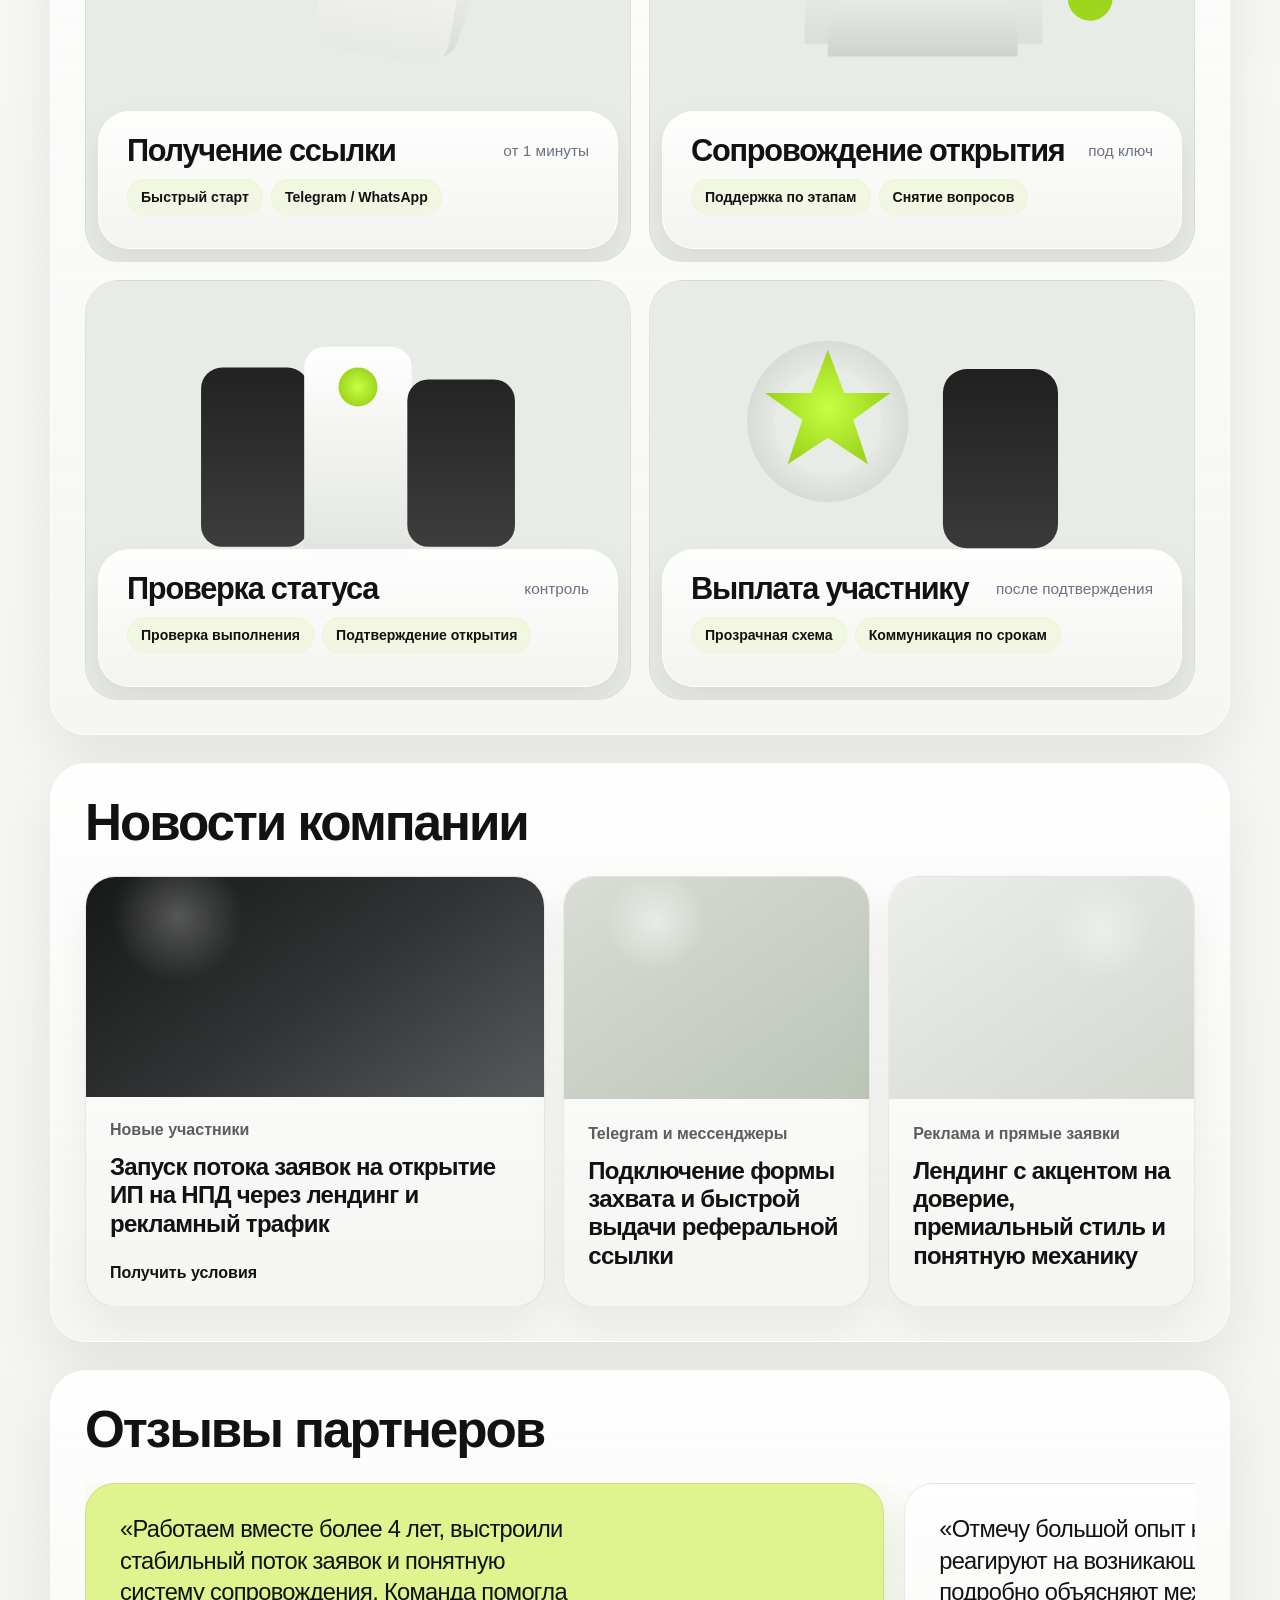
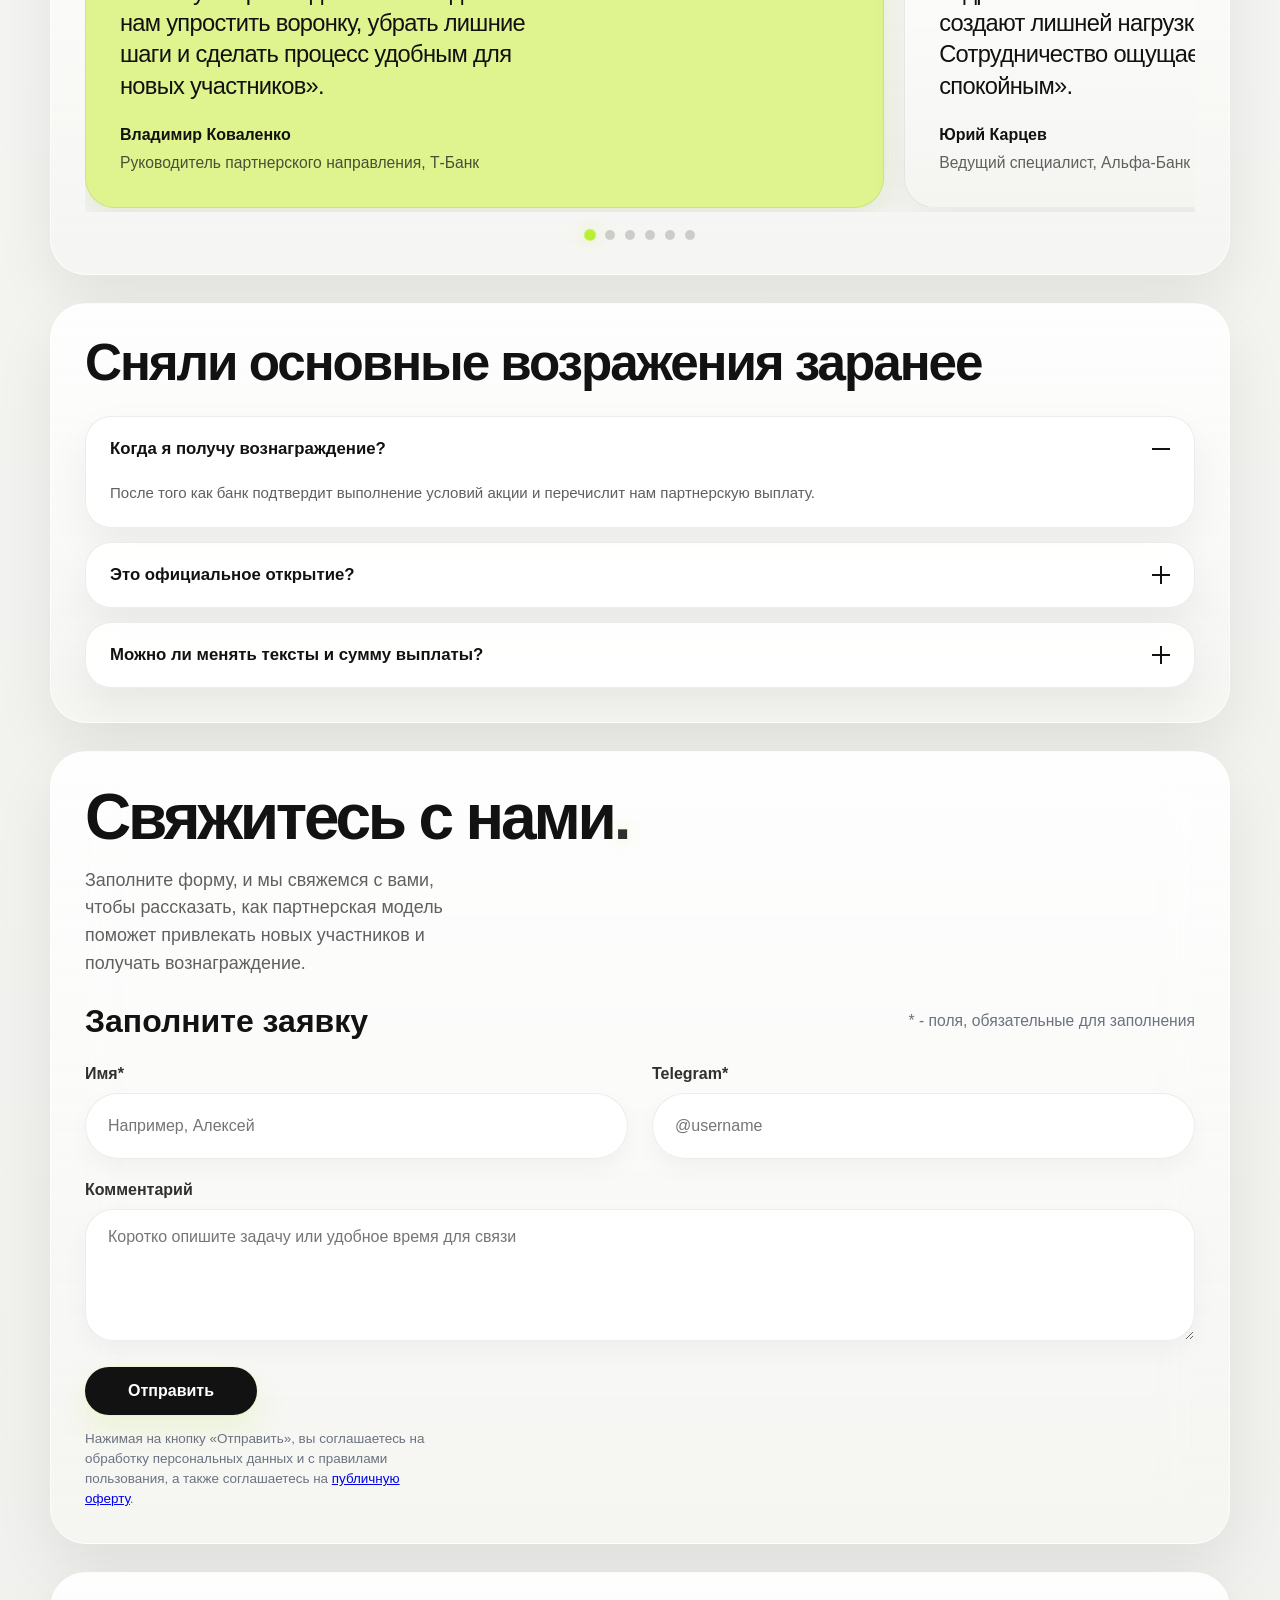
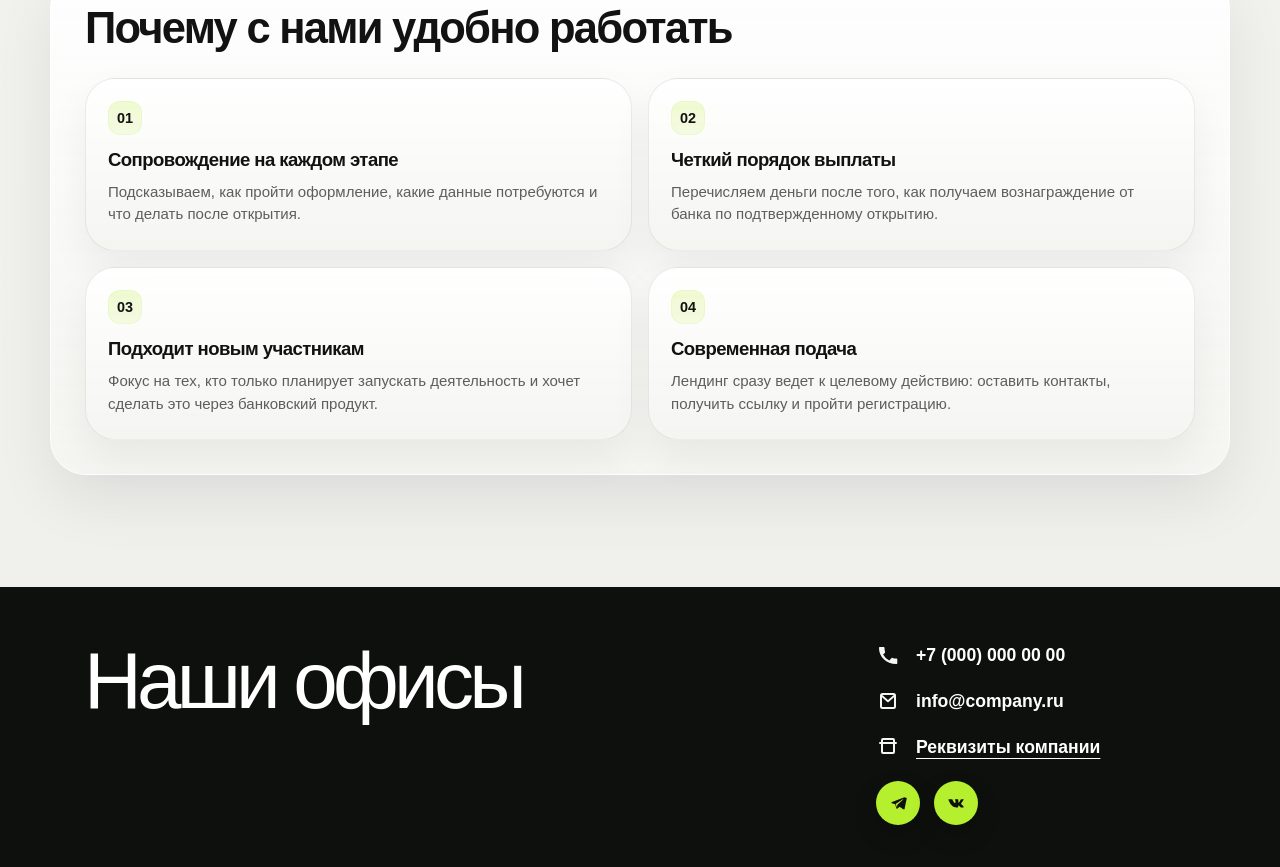
==== commit 82a07499: "Update main landing to latest design" ====
--- a/index.html
+++ b/index.html
@@ -12,6 +12,7 @@
   <link rel="preconnect" href="https://fonts.gstatic.com" crossorigin>
   <link href="https://fonts.googleapis.com/css2?family=Manrope:wght@400;500;700;800&family=Unbounded:wght@500;700&display=swap" rel="stylesheet">
   <link rel="stylesheet" href="styles.css">
+  <link rel="stylesheet" href="updates.css">
 </head>
 <body>
   <div class="site-shell">
@@ -57,9 +58,19 @@
           </div>
         </div>
 
-        <div class="hero-media" aria-hidden="true">
-          <div class="hero-media-frame">
-            <img class="hero-image" src="hero-image.svg" alt="Иллюстрация партнерской программы банков">
+        <div class="hero-media">
+          <div class="hero-offer-card">
+            <p class="hero-offer-label">Гарантированное вознаграждение</p>
+            <h2 class="hero-offer-value">до 6 000 ₽</h2>
+            <p class="hero-offer-text">
+              Выплата поступает после подтверждения открытия по банковскому продукту.
+              Мы сопровождаем участника на каждом этапе и заранее объясняем порядок действий.
+            </p>
+            <div class="hero-offer-tags">
+              <span>Понятная схема</span>
+              <span>Поддержка в чате</span>
+              <span>Без скрытых условий</span>
+            </div>
           </div>
         </div>
       </section>
@@ -339,7 +350,7 @@
 
           <div class="contact-actions">
             <button type="submit" class="button button-primary">Отправить</button>
-            <p class="form-note">Нажимая на кнопку «Отправить», вы соглашаетесь на обработку персональных данных и c правилами пользования</p>
+            <p class="form-note">Нажимая на кнопку «Отправить», вы соглашаетесь на обработку персональных данных и c правилами пользования, а также соглашаетесь на <a href="public-offer.html">публичную оферту</a>.</p>
           </div>
         </form>
       </section>
@@ -398,7 +409,7 @@
           </span>
           <span>info@company.ru</span>
         </a>
-        <a href="#contact" class="footer-contact-item footer-link">
+        <a href="details.html" class="footer-contact-item footer-link">
           <span class="footer-contact-icon" aria-hidden="true">
             <svg viewBox="0 0 24 24" role="img" focusable="false" aria-hidden="true">
               <path d="M7 3a2 2 0 0 0-2 2v2H4a1 1 0 1 0 0 2h1v8a2 2 0 0 0 2 2h10a2 2 0 0 0 2-2V9h1a1 1 0 1 0 0-2h-1V5a2 2 0 0 0-2-2H7Zm10 4H7V5h10v2Zm0 2v8H7V9h10Z" fill="currentColor"/>
@@ -425,4 +436,4 @@
 
   <script src="script.js"></script>
 </body>
-</html>
+</html>
--- a/styles.css
+++ b/styles.css
@@ -65,6 +65,10 @@
   padding: 12px 0 72px;
 }
 
+body.menu-active {
+  overflow: hidden;
+}
+
 .topbar {
   position: sticky;
   top: 10px;
@@ -83,6 +87,23 @@
   transition: background 0.2s ease, border-color 0.2s ease, box-shadow 0.2s ease;
 }
 
+.menu-backdrop {
+  position: fixed;
+  inset: 0;
+  z-index: 39;
+  background:
+    linear-gradient(180deg, rgba(8, 8, 8, 0.18), rgba(8, 8, 8, 0.56)),
+    radial-gradient(circle at top center, rgba(184, 239, 53, 0.08), transparent 26%);
+  opacity: 0;
+  pointer-events: none;
+  transition: opacity 0.28s ease;
+}
+
+.topbar.menu-open + .menu-backdrop {
+  opacity: 1;
+  pointer-events: auto;
+}
+
 .topbar.scrolled {
   border-color: rgba(18, 18, 18, 0.18);
   box-shadow: 0 10px 26px rgba(18, 18, 18, 0.08);
@@ -461,7 +482,7 @@
 }
 
 .promo-track span::after {
-  content: "вЂў";
+  content: "•";
   color: var(--accent);
 }
 
@@ -1212,6 +1233,15 @@
     display: flex;
   }
 
+  .menu a {
+    display: flex;
+    align-items: center;
+    min-height: 56px;
+    padding: 0 6px;
+    font-size: 1rem;
+    font-weight: 700;
+  }
+
   .hero,
   .audience,
   .contact {
@@ -1321,6 +1351,10 @@
     gap: 12px;
   }
 
+  .menu-backdrop {
+    backdrop-filter: blur(6px);
+  }
+
   .brand-text small,
   .menu a {
     font-size: 0.88rem;
@@ -1344,6 +1378,25 @@
 
   .brand-text small {
     font-size: 0.68rem;
+  }
+
+  .menu {
+    top: calc(100% + 12px);
+    padding: 18px;
+    border-radius: 24px;
+    gap: 6px;
+  }
+
+  .menu a {
+    min-height: 60px;
+    padding: 0 10px;
+    font-size: 1rem;
+    font-weight: 700;
+    border-bottom: 1px solid rgba(18, 18, 18, 0.08);
+  }
+
+  .menu a:last-child {
+    border-bottom: 0;
   }
 
   h1 {
@@ -1669,7 +1722,9 @@
   }
 
   .menu a {
-    font-size: 0.84rem;
+    min-height: 54px;
+    padding: 0 8px;
+    font-size: 0.95rem;
   }
 
   .hero,
